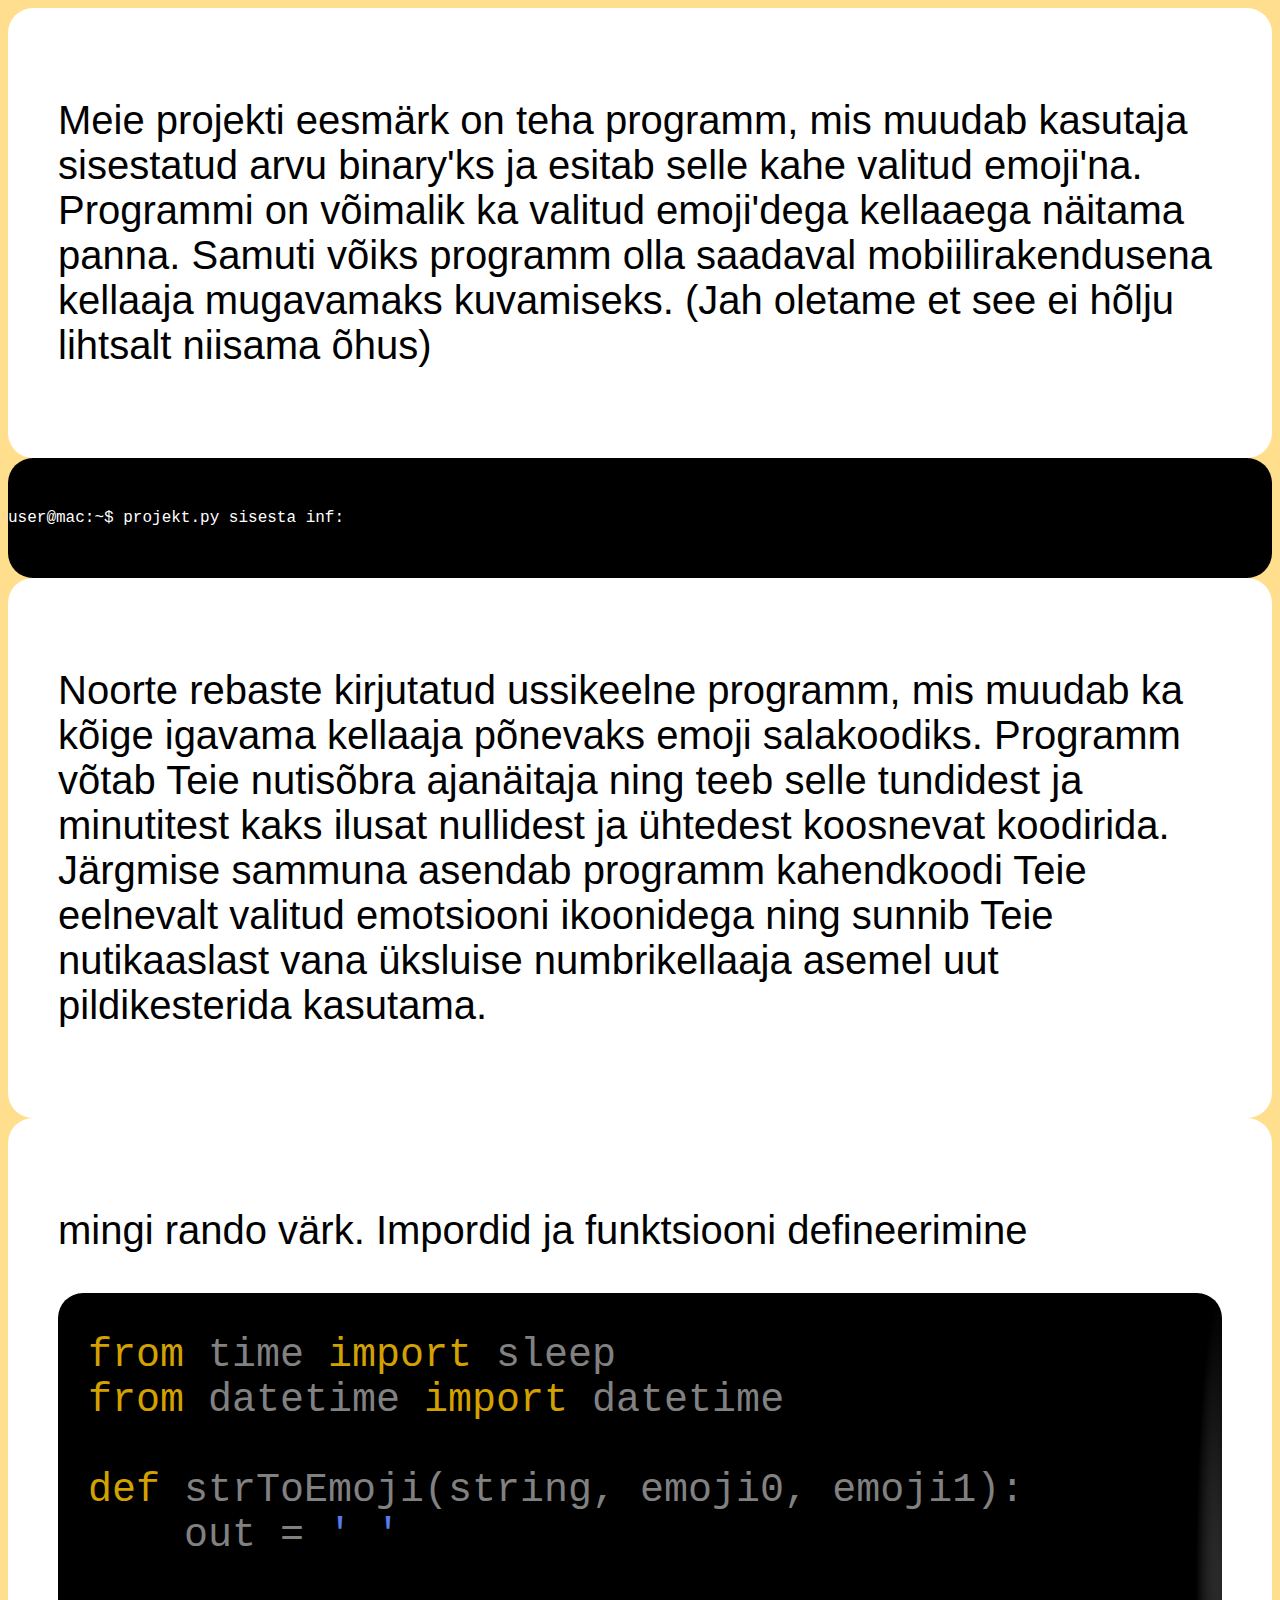
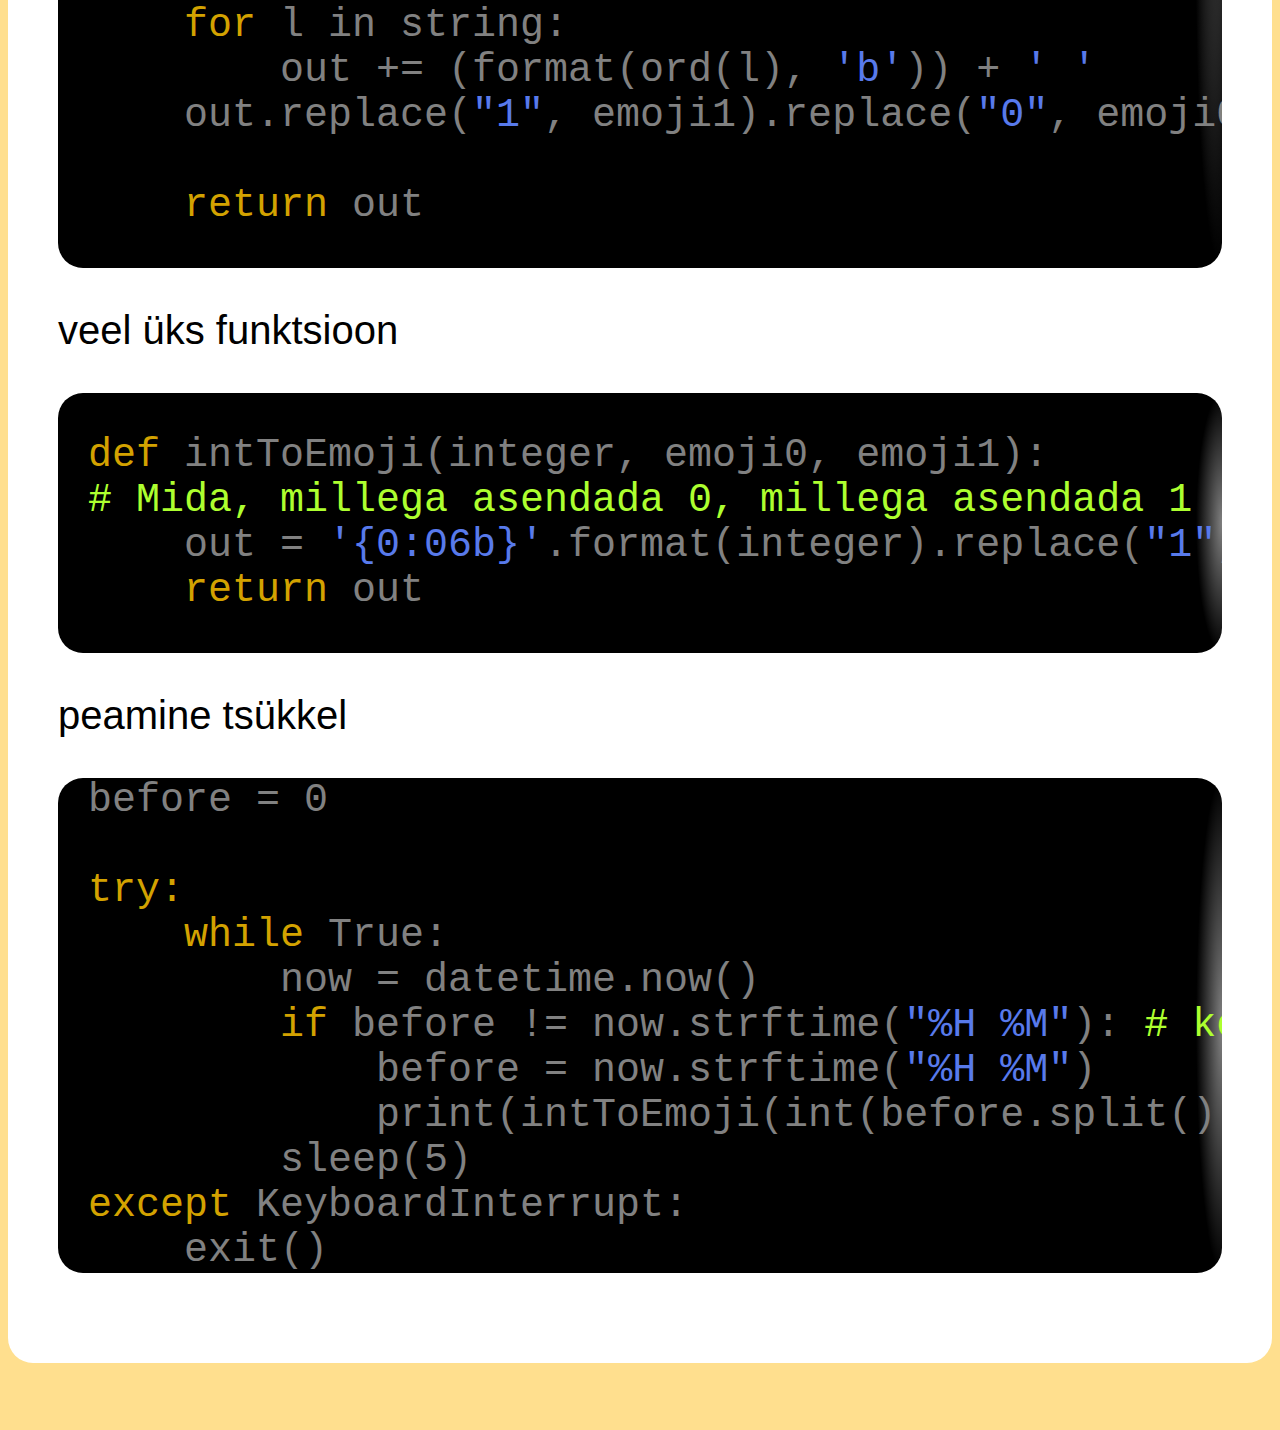
==== index.html @ 8ac44fdc "indikaatorvarjud scollitavale sisule" ====
<!DOCTYPE html>
<head>
<link rel="stylesheet" href="style.css"></link>
</head>
<body>
    
    
    <div id="tutvustus">
    
        <div class="valge">
            <p> Meie projekti eesmärk on teha programm, mis muudab kasutaja sisestatud arvu binary'ks ja esitab selle kahe valitud emoji'na. Programmi on võimalik ka valitud emoji'dega kellaaega näitama panna. Samuti võiks programm olla saadaval mobiilirakendusena kellaaja mugavamaks kuvamiseks. (Jah oletame et see ei hõlju lihtsalt niisama õhus)</p>
        </div>
        <div class="must">
            <p>user@mac:~$ projekt.py
                sisesta inf: </p>
        </div>
        <div class="valge">
            <p>
                Noorte rebaste kirjutatud ussikeelne programm, mis muudab ka kõige igavama kellaaja põnevaks emoji salakoodiks. Programm võtab Teie nutisõbra ajanäitaja ning teeb selle tundidest ja minutitest kaks ilusat nullidest ja ühtedest koosnevat koodirida. Järgmise sammuna asendab programm kahendkoodi Teie eelnevalt valitud emotsiooni ikoonidega ning sunnib Teie nutikaaslast vana üksluise numbrikellaaja asemel uut pildikesterida kasutama.
            </p>
        </div>
    
    </div>


    <div id="kooditutvustus">
        <div class="valge">
    
            <div id="selgitus1">
                <p>mingi rando värk. Impordid ja funktsiooni defineerimine</p>
            </div>
    
            <div id="kood1" class="must code">
                <pre><code><span class="syntax-keyword">from</span> time <span class="syntax-keyword">import</span> sleep
<span class="syntax-keyword">from</span> datetime <span class="syntax-keyword">import</span> datetime

<span class="syntax-keyword">def</span> strToEmoji(string, emoji0, emoji1):
    out = <span class="syntax-string">' '</span>
    
    <span class="syntax-keyword">for</span> l in string:
        out += (format(ord(l), <span class="syntax-string">'b'</span>)) + <span class="syntax-string">' '</span>
    out.replace(<span class="syntax-string">"1"</span>, emoji1).replace(<span class="syntax-string">"0"</span>, emoji0)
    
    <span class="syntax-keyword">return</span> out</code></pre>
            </div>
    
            <div id="selgitus2">
                <p>veel üks funktsioon</p>
            </div>
    
            <div id="kood2" class="must code">
<pre><code><span class="syntax-keyword">def</span> intToEmoji(integer, emoji0, emoji1):
<span class="syntax-comment"># Mida, millega asendada 0, millega asendada 1</span>
    out = <span class="syntax-string">'{0:06b}'</span>.format(integer).replace(<span class="syntax-string">"1"</span>, emoji1).replace(<span class="syntax-string">"0"</span>, emoji0)
    <span class="syntax-keyword">return</span> out</code></pre>
            </div>
    
            <div id="selgitus3">
                <p>peamine tsükkel</p>
            </div>
    
            <pre id="kood3" class="must code"><code>before = 0

<span class="syntax-keyword">try:</span>
    <span class="syntax-keyword">while</span> True:
        now = datetime.now() 
        <span class="syntax-keyword">if</span> before != now.strftime(<span class="syntax-string">"%H %M"</span>): <span class="syntax-comment"># kontrollib kas eelmine prinditud aeg erineb praegusest</span>
            before = now.strftime(<span class="syntax-string">"%H %M"</span>)
            print(intToEmoji(int(before.split()[0]), <span class="syntax-string">"\N{spider}"</span>, <span class="syntax-string">"\N{ant}"</span>), intToEmoji(int(before.split()[1]), <span class="syntax-string">"\N{spider}"</span>, <span class="syntax-string">"\N{ant}"</span>))
        sleep(5)
<span class="syntax-keyword">except</span> KeyboardInterrupt:
    exit()</code></pre>
        </div>
    </div>

    <div id="demo">

    </div>

</body>
---- style.css ----
body{
    background-color: #ffdf8e;
    background-size: cover;
    background-image: url("https://media.sproutsocial.com/uploads/meme-example.jpg");
}
.valge{
    background-color: white;
    z-index: 1;
    padding: 50px;
    border-radius: 25px;
    font-family: Roboto, Arial, Helvetica, sans-serif;
    font-size: 40px;
}
.must{
    background-color: black;
    color: white;
    z-index: 1;
    padding: 35px 0;
    border-radius: 25px;
    font-family: consolas, 'Courier New', Courier, monospace;
}
.shadow{
    box-shadow: 125px 100px rgba(0, 0, 0, 0.5); /* #978452; */
}

.code {
    overflow: auto;
    background:
    linear-gradient(to right, #000 33%, rgba(0,0,0, 0)), linear-gradient(to right, rgba(0,0,0, 0), #000 66%) 100%, radial-gradient(farthest-side at 0% 50%, rgba(255, 255, 255, 0.5), rgba(255, 255, 255, 0)), radial-gradient(farthest-side at 100% 50%, rgba(255, 255, 255, 0.5), rgba(255, 255, 255, 0)) 100%;
    background-repeat: no-repeat;
    background-attachment: local, local, scroll, scroll;
    background-size: 78px 100%, 78px 100%, 26px 100%, 26px 100%;
    background-color: black;
    scrollbar-color: rgb(126, 126, 126) transparent;
    padding: 0 30px;
}


code {
    color: rgb(129, 129, 129);
}

.syntax-comment {
    color: greenyellow;
}

.syntax-string {
    color: rgb(88, 122, 235);
}

.syntax-keyword {
    color: rgb(211, 162, 0);
}
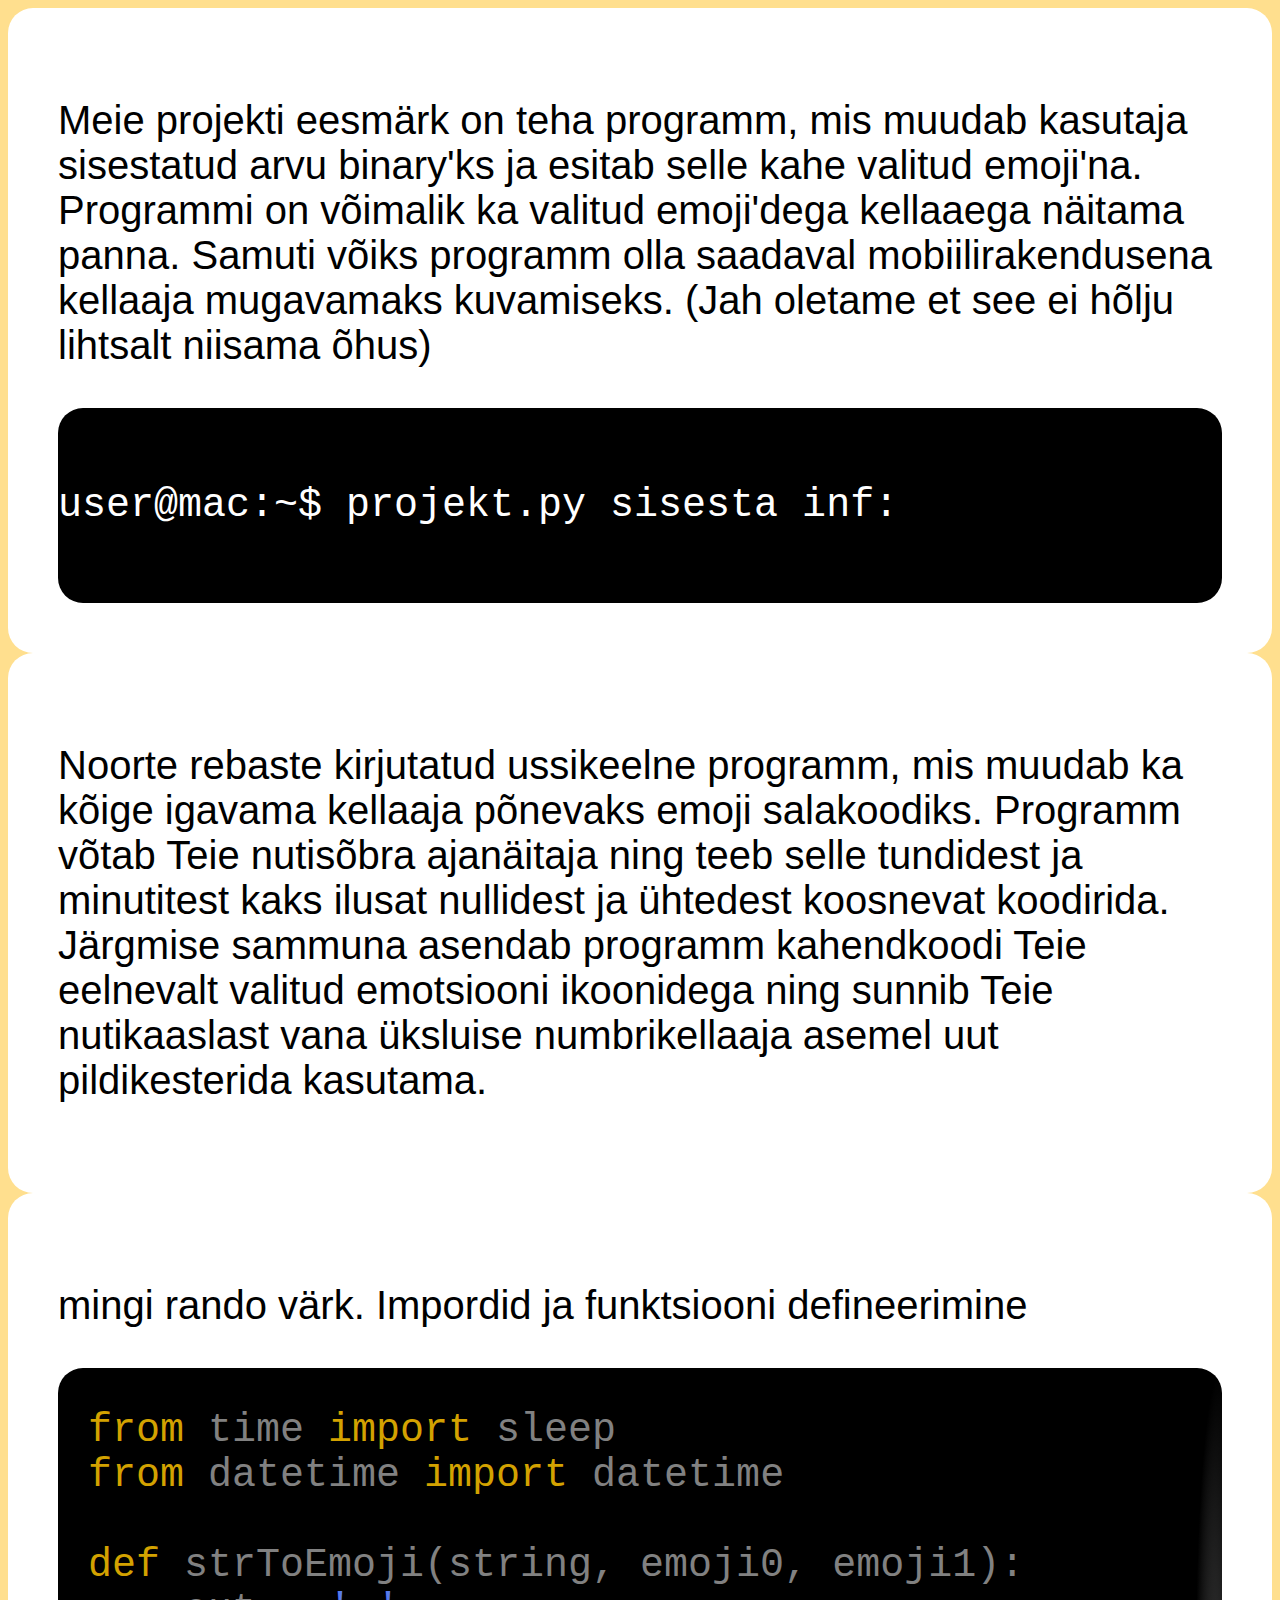
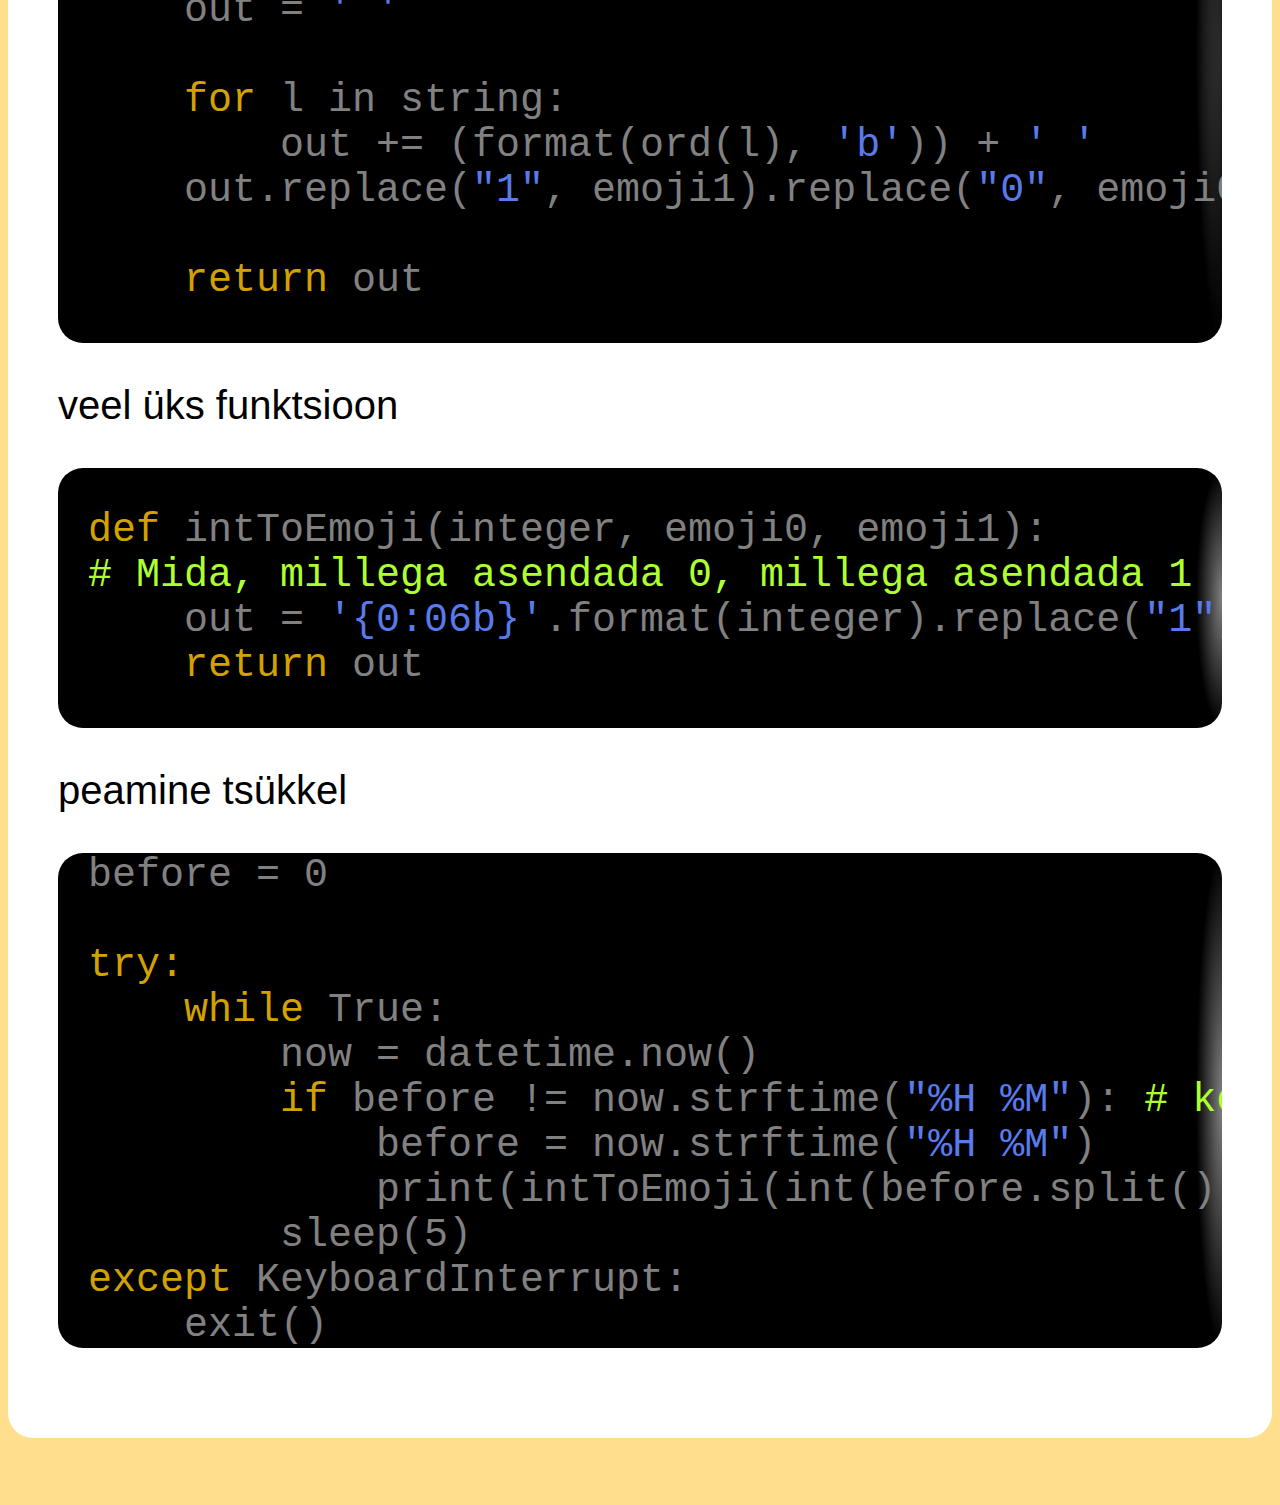
==== commit 65488d79: "merge johan mainiga" ====
--- a/index.html
+++ b/index.html
@@ -7,14 +7,14 @@
     
     <div id="tutvustus">
     
-        <div class="valge">
+        <div class="valge vasakul">
             <p> Meie projekti eesmärk on teha programm, mis muudab kasutaja sisestatud arvu binary'ks ja esitab selle kahe valitud emoji'na. Programmi on võimalik ka valitud emoji'dega kellaaega näitama panna. Samuti võiks programm olla saadaval mobiilirakendusena kellaaja mugavamaks kuvamiseks. (Jah oletame et see ei hõlju lihtsalt niisama õhus)</p>
+            <div class="must">
+                <p>user@mac:~$ projekt.py
+                    sisesta inf: </p>
+            </div>
         </div>
-        <div class="must">
-            <p>user@mac:~$ projekt.py
-                sisesta inf: </p>
-        </div>
-        <div class="valge">
+        <div class="valge paremal">
             <p>
                 Noorte rebaste kirjutatud ussikeelne programm, mis muudab ka kõige igavama kellaaja põnevaks emoji salakoodiks. Programm võtab Teie nutisõbra ajanäitaja ning teeb selle tundidest ja minutitest kaks ilusat nullidest ja ühtedest koosnevat koodirida. Järgmise sammuna asendab programm kahendkoodi Teie eelnevalt valitud emotsiooni ikoonidega ning sunnib Teie nutikaaslast vana üksluise numbrikellaaja asemel uut pildikesterida kasutama.
             </p>
@@ -24,7 +24,7 @@
 
 
     <div id="kooditutvustus">
-        <div class="valge">
+        <div class="valge suur">
     
             <div id="selgitus1">
                 <p>mingi rando värk. Impordid ja funktsiooni defineerimine</p>
--- a/style.css
+++ b/style.css
@@ -1,11 +1,9 @@
 body{
     background-color: #ffdf8e;
     background-size: cover;
-    background-image: url("https://media.sproutsocial.com/uploads/meme-example.jpg");
 }
 .valge{
     background-color: white;
-    z-index: 1;
     padding: 50px;
     border-radius: 25px;
     font-family: Roboto, Arial, Helvetica, sans-serif;
@@ -50,4 +48,25 @@
 
 .syntax-keyword {
     color: rgb(211, 162, 0);
+.vasakul{
+    width: 800px;   
+    left: 15%;
+    margin-left: 150px;
+    margin-bottom: 150px;
+    float: left;
+}
+.paremal{
+    width: 800px;   
+    right: 15%;
+    margin-right: 150px;
+    margin-bottom: 150px;
+    float: right;
+}
+.suur{
+    width: 1000px;
+    left: 5%;
+    margin-left: 150px;
+}
+#tutvustus{
+    overflow: hidden;
 }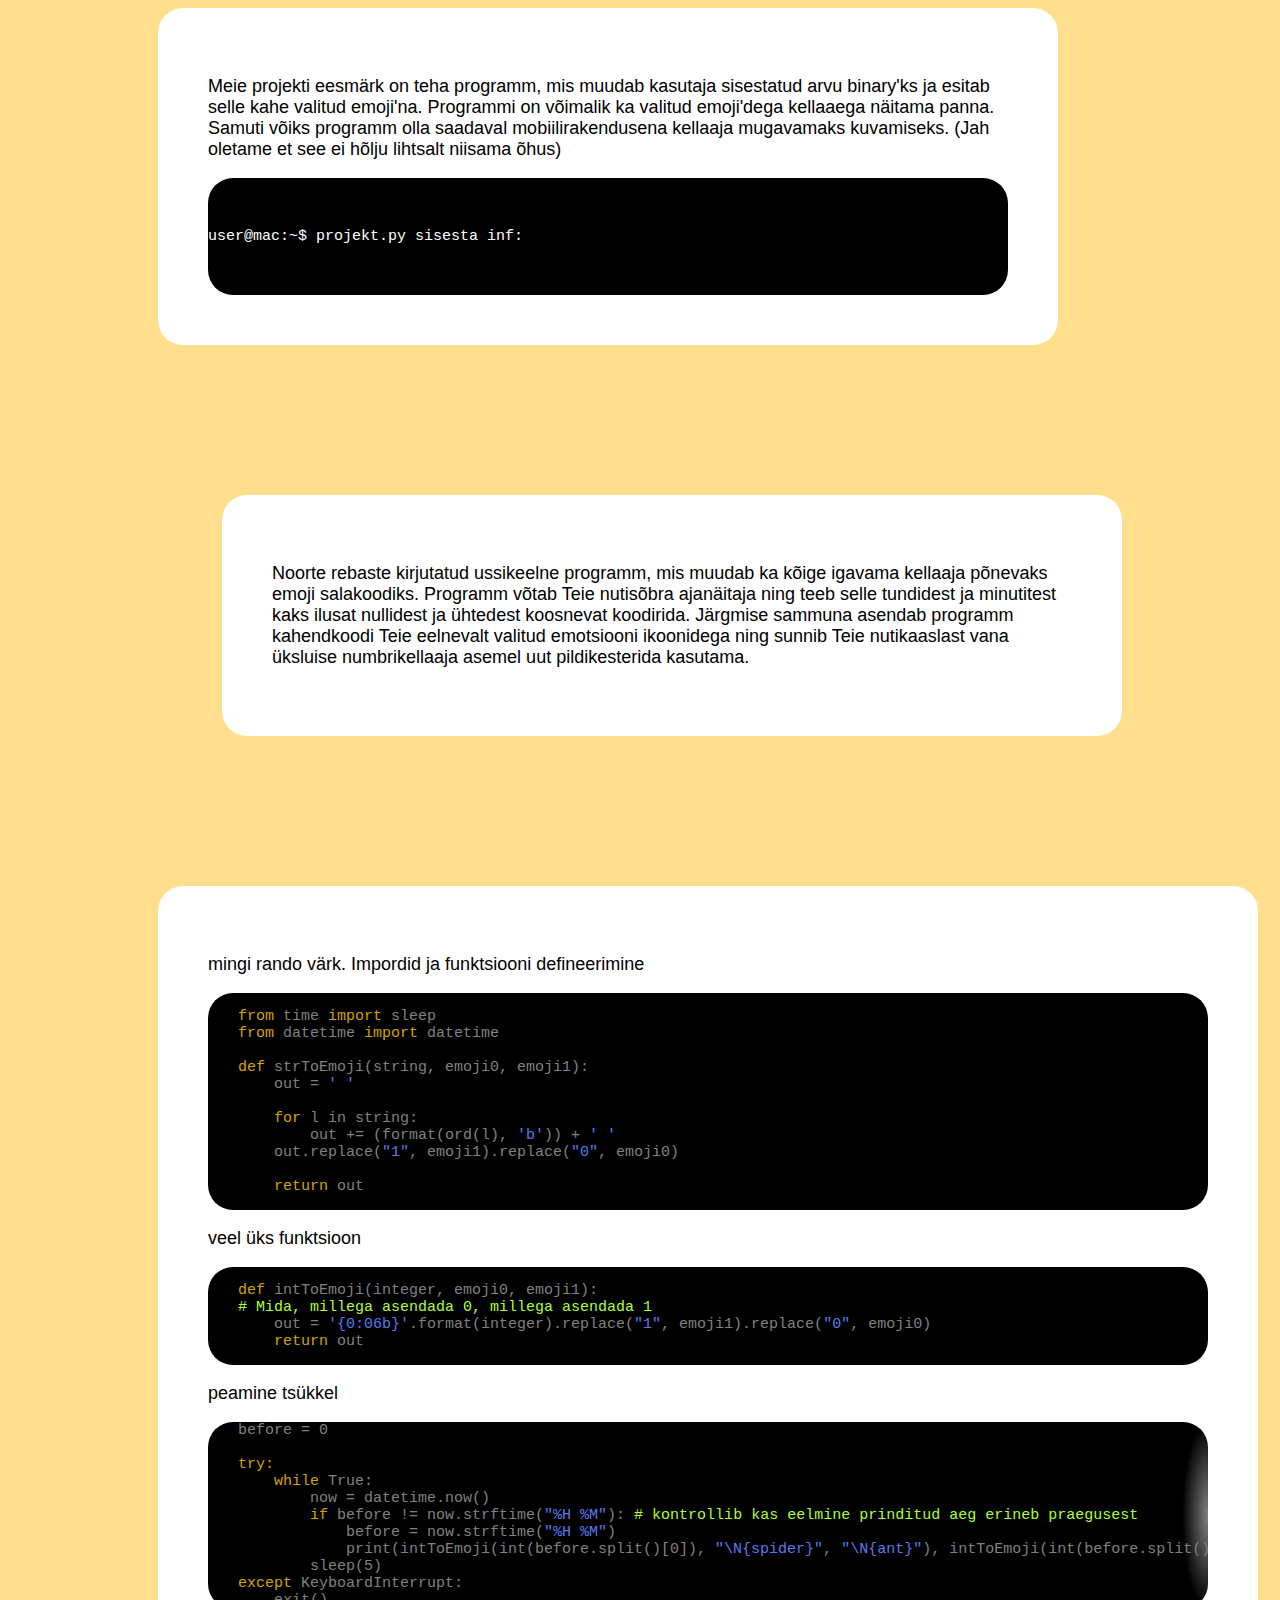
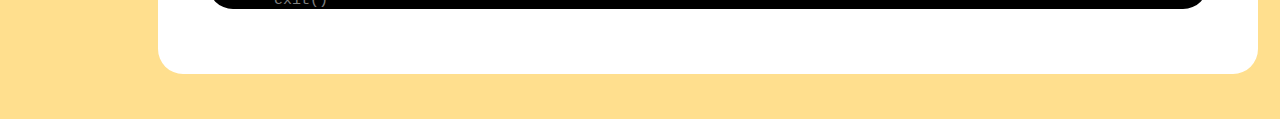
==== commit bb045404: "programmi demo kood" ====
--- a/index.html
+++ b/index.html
@@ -3,6 +3,7 @@
 <link rel="stylesheet" href="style.css"></link>
 </head>
 <body>
+    <script src="demo.js"></script>
     
     
     <div id="tutvustus">
@@ -73,8 +74,4 @@
         </div>
     </div>
 
-    <div id="demo">
-
-    </div>
-
 </body>
--- a/style.css
+++ b/style.css
@@ -2,13 +2,15 @@
     background-color: #ffdf8e;
     background-size: cover;
 }
+
 .valge{
     background-color: white;
     padding: 50px;
     border-radius: 25px;
     font-family: Roboto, Arial, Helvetica, sans-serif;
-    font-size: 40px;
+    font-size: 18px;
 }
+
 .must{
     background-color: black;
     color: white;
@@ -16,7 +18,9 @@
     padding: 35px 0;
     border-radius: 25px;
     font-family: consolas, 'Courier New', Courier, monospace;
+    font-size: 15px;
 }
+
 .shadow{
     box-shadow: 125px 100px rgba(0, 0, 0, 0.5); /* #978452; */
 }
@@ -48,25 +52,27 @@
 
 .syntax-keyword {
     color: rgb(211, 162, 0);
+}
+
 .vasakul{
     width: 800px;   
-    left: 15%;
     margin-left: 150px;
     margin-bottom: 150px;
     float: left;
 }
+
 .paremal{
     width: 800px;   
-    right: 15%;
     margin-right: 150px;
     margin-bottom: 150px;
     float: right;
 }
+
 .suur{
     width: 1000px;
-    left: 5%;
     margin-left: 150px;
 }
+
 #tutvustus{
     overflow: hidden;
-}+}
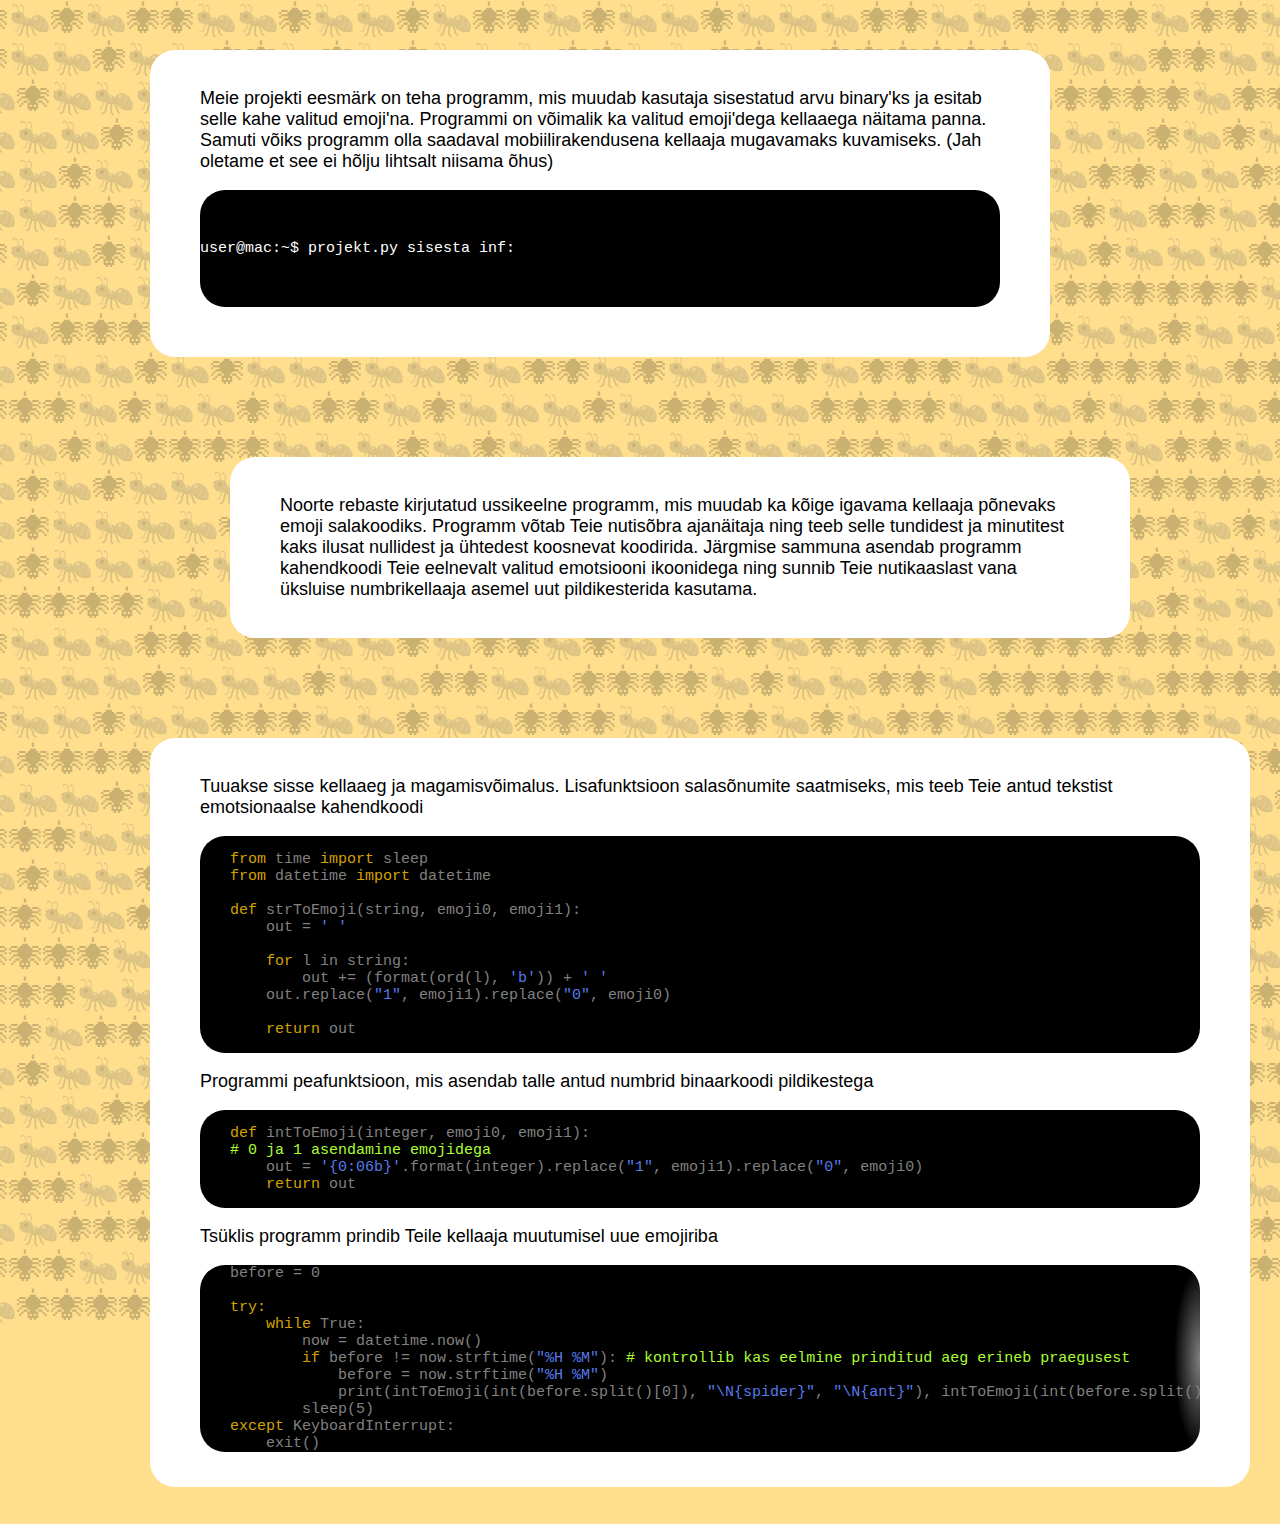
==== commit e76a7d9c: "Teksti muutused ja tasuta paika panek" ====
--- a/index.html
+++ b/index.html
@@ -3,8 +3,9 @@
 <link rel="stylesheet" href="style.css"></link>
 </head>
 <body>
-    <script src="demo.js"></script>
-    
+    <div id="taust">
+        🕷🐜️🕷🐜️🕷🕷🐜️🐜️🕷🐜️🐜️🕷🐜️🕷🕷🐜️🕷🐜️🐜️🕷🐜️🐜️🐜️🕷🕷🐜️🐜️🕷🕷🕷🕷🐜️🕷🕷🐜️🕷🐜️🐜️🕷🕷🕷🕷🐜️🕷🕷🕷🕷🕷🕷🐜️🐜️🕷🐜️🕷🐜️🐜️🕷🐜️🐜️🕷🕷🐜️🕷🐜️🕷🐜️🐜️🐜️🕷🕷🐜️🐜️🕷🕷🐜️🕷🕷🕷🕷🕷🕷🐜️🐜️🐜️🕷🕷🐜️🐜️🕷🐜️🐜️🕷🕷🕷🕷🐜️🕷🕷🐜️🕷🕷🕷🕷🕷🕷🐜️🐜️🕷🐜️🐜️🐜️🐜️🕷🐜️🐜️🕷🐜️🐜️🕷🕷🕷🐜️🐜️🕷🕷🐜️🕷🐜️🕷🐜️🐜️🕷🕷🐜️🕷🕷🕷🕷🐜️🕷🕷🕷🕷🕷🕷🐜️🐜️🐜️🕷🐜️🐜️🕷🐜️🐜️🕷🕷🕷🕷🐜️🐜️🐜️🕷🐜️🐜️🕷🐜️🕷🐜️🕷🐜️🐜️🐜️🕷🐜️🕷🕷🕷🐜️🐜️🕷🐜️🐜️🐜️🕷🕷🐜️🐜️🐜️🕷🐜️🕷🐜️🕷🐜️🐜️🕷🕷🐜️🕷🕷🕷🕷🐜️🕷🕷🕷🕷🕷🕷🐜️🐜️🐜️🕷🐜️🐜️🕷🕷🐜️🐜️🕷🕷🕷🕷🐜️🕷🐜️🐜️🕷🕷🐜️🕷🐜️🕷🐜️🐜️🐜️🕷🐜️🐜️🕷🕷🐜️🐜️🕷🕷🕷🕷🐜️🕷🐜️🐜️🕷🐜️🕷🐜️🐜️🕷🐜️🐜️🐜️🕷🕷🐜️🐜️🕷🕷🐜️🕷🕷🕷🕷🕷🕷🐜️🐜️🕷🐜️🐜️🕷🐜️🕷🐜️🐜️🕷🕷🐜️🕷🐜️🕷🐜️🐜️🕷🐜️🕷🕷🐜️🕷🐜️🐜️🕷🕷🐜️🕷🐜️🕷🕷🐜️🕷🕷🕷🕷🕷🕷🐜️🐜️🕷🐜️🐜️🕷🐜️🐜️🐜️🕷🕷🕷🕷🐜️🐜️🐜️🕷🐜️🐜️🕷🐜️🕷🐜️🕷🐜️🐜️🕷🐜️🕷🕷🐜️🕷🐜️🐜️🐜️🕷🕷🐜️🐜️🕷🐜️🐜️🐜️🕷🐜️🕷🕷🕷🐜️🐜️🕷🕷🕷🕷🐜️🕷🐜️🐜️🐜️🕷🐜️🕷🕷🕷🐜️🐜️🐜️🕷🐜️🕷🐜️🕷🐜️🐜️🐜️🕷🕷🐜️🐜️🕷🕷🐜️🕷🕷🕷🕷🕷🕷🐜️🐜️🕷🐜️🐜️🕷🕷🕷🐜️🐜️🕷🕷🕷🕷🐜️🕷🐜️🐜️🕷🐜️🕷🕷🕷🕷🐜️🐜️🐜️🕷🐜️🕷🕷🕷🐜️🐜️🕷🐜️🕷🕷🐜️🕷🕷🐜️🕷🕷🕷🕷🕷🕷🐜️🐜️🕷🐜️🐜️🕷🐜️🕷🐜️🐜️🐜️🕷🐜️🕷🐜️🕷🐜️🐜️🐜️🕷🐜️🕷🐜️🕷🐜️🐜️🕷🐜️🕷🐜️🐜️🕷🐜️🐜️🕷🐜️🕷🕷🐜️🕷🐜️🐜️🕷🕷🐜️🕷🕷🕷🐜️🐜️🕷🕷🕷🕷🐜️🕷🕷🐜️🕷🐜️🐜️🐜️🕷🕷🕷🐜️🕷🕷🕷🕷🕷🕷🐜️🕷🕷🕷🕷🕷🐜️🕷🐜️🐜️🕷🐜️🕷🕷🐜️🕷🐜️🐜️🐜️🕷🐜️🕷🕷🐜️🐜️🕷🕷🕷🕷🐜️🐜️🐜️🕷🐜️🕷🕷🐜️🕷🕷🕷🐜️🐜️🕷🐜️🕷🕷🕷🕷🕷🐜️🕷🕷🕷🕷🕷🕷🐜️🐜️🕷🐜️🕷🕷🕷🕷🐜️🐜️🐜️🕷🐜️🕷🐜️🕷🐜️🐜️🐜️🕷🐜️🐜️🕷🕷🐜️🐜️🕷🐜️🕷🕷🐜️🕷🕷🐜️🕷🕷🕷🕷🕷🕷🐜️🐜️🕷🕷🐜️🕷🐜️🕷🐜️🐜️🕷🕷🐜️🕷🐜️🕷🐜️🐜️🐜️🕷🕷🐜️🐜️🕷🐜️🐜️🐜️🕷🐜️🕷🕷🕷🕷🐜️🕷🕷🕷🕷🐜️🕷🕷🐜️🕷🕷🕷🕷🕷🕷🐜️🕷🕷🐜️🐜️🕷🕷🕷🐜️🐜️🕷🐜️🐜️🐜️🐜️🕷🐜️🐜️🕷🐜️🐜️🐜️🐜️🕷🐜️🐜️🕷🕷🐜️🕷🕷🕷🐜️🐜️🕷🕷🕷🕷🐜️🕷🐜️🐜️🕷🐜️🐜️🐜️🕷🕷🕷🐜️🕷🐜️🐜️🕷🕷🕷🕷🐜️🕷🕷🕷🕷🕷🕷🐜️🐜️🕷🕷🐜️🕷🐜️🕷🐜️🐜️🐜️🕷🐜️🕷🕷🕷🕷🐜️🕷🕷🕷🕷🕷🕷🐜️🐜️🕷🐜️🐜️🐜️🕷🕷🐜️🐜️🕷🕷🐜️🕷🐜️🕷🐜️🐜️🕷🕷🐜️🕷🐜️🕷🐜️🐜️🕷🕷🐜️🕷🕷🕷🕷🐜️🕷🕷🕷🕷🕷🕷🐜️🐜️🐜️🕷🕷🐜️🐜️🕷🐜️🐜️🐜️🕷🕷🕷🕷🕷🐜️🐜️🕷🐜️🐜️🐜️🐜️🕷🐜️🐜️🕷🐜️🐜️🐜️🐜️🕷🐜️🐜️🕷🕷🐜️🕷🕷🕷🐜️🐜️🕷🕷🐜️🕷🐜️🕷🐜️🐜️🐜️🕷🕷🐜️🕷🕷🐜️🐜️🕷🐜️🕷🕷🐜️🕷🐜️🐜️🕷🕷🐜️🕷🕷🕷🕷🐜️🕷🕷🕷🕷🕷🕷🐜️🐜️🐜️🕷🐜️🕷🕷🕷🐜️🐜️🕷🐜️🐜️🐜️🐜️🕷🐜️🐜️🕷🐜️🐜️🐜️🐜️🕷🐜️🐜️🐜️🕷🐜️🐜️🕷🕷🐜️🐜️🕷🕷🕷🕷🐜️🕷🐜️🐜️🕷🕷🐜️🕷🕷🕷🕷🐜️🕷🕷🕷🕷🕷🕷🐜️🐜️🐜️🕷🕷🐜️🐜️🕷🐜️🐜️🐜️🕷🐜️🕷🐜️🕷🐜️🐜️🕷🐜️🐜️🕷🕷🕷🐜️🐜️🕷🐜️🐜️🕷🕷🕷🐜️🐜️🕷🕷🐜️🕷🐜️🕷🕷🐜️🕷🕷🕷🕷🕷🕷🐜️🐜️🐜️🕷🕷🐜️🕷🕷🐜️🐜️🕷🐜️🐜️🐜️🐜️🕷🐜️🐜️🕷🐜️🕷🕷🕷🕷🐜️🐜️🕷🐜️🕷🐜️🐜️🕷🐜️🐜️🕷🕷🐜️🕷🐜️🕷🐜️🐜️🕷🐜️🐜️🕷🐜️🕷🕷🐜️🕷🕷🕷🕷🕷🕷🐜️🐜️🕷🕷🐜️🕷🐜️🕷🐜️🐜️🕷🕷🐜️🕷🕷🕷🐜️🐜️🐜️🕷🐜️🕷🐜️🕷🕷🐜️🕷🕷🕷🕷🕷🕷🐜️🐜️🕷🐜️🕷🐜️🐜️🕷🐜️🐜️🐜️🕷🐜️🕷🐜️🕷🐜️🐜️🕷🐜️🕷🕷🐜️🕷🕷🐜️🕷🕷🕷🕷🕷🕷🐜️🕷🕷🐜️🐜️🕷🕷🕷🐜️🐜️🕷🐜️🐜️🐜️🐜️🕷🐜️🐜️🕷🐜️🐜️🐜️🐜️🕷🐜️🐜️🕷🐜️🕷🐜️🕷🕷🐜️🐜️🕷🕷🕷🕷🐜️🕷🐜️🐜️🕷🐜️🐜️🕷🕷🕷🐜️🐜️🕷🕷🐜️🕷🐜️🕷🕷🐜️🕷🐜️🐜️🕷🕷🕷🕷🐜️🕷🕷🕷🕷🕷🕷🐜️🐜️🕷🐜️🐜️🕷🐜️🕷🐜️🐜️🕷🕷🐜️🕷🐜️🕷🐜️🐜️🕷🐜️🕷🕷🐜️🕷🐜️🐜️🕷🕷🐜️🕷🐜️🕷🕷🐜️🕷🕷🕷🕷🕷🕷🐜️🐜️🕷🐜️🕷🐜️🐜️🐜️🐜️🕷🕷🕷🕷🐜️🐜️🐜️🕷🐜️🐜️🕷🐜️🕷🐜️🕷🐜️🐜️🕷🐜️🕷🕷🐜️🕷🐜️🐜️🕷🐜️🕷🐜️🐜️🕷🐜️🐜️🐜️🕷🐜️🐜️🕷🐜️🐜️🕷🕷🕷🕷🐜️🐜️🐜️🕷🐜️🐜️🕷🐜️🕷🐜️🕷🐜️🐜️🕷🐜️🕷🕷🐜️🕷🐜️🐜️🕷🐜️🐜️🕷🐜️🕷🐜️🐜️🐜️🕷🕷🐜️🐜️🕷🐜️🐜️🕷🕷🕷🕷🐜️🕷🐜️🐜️🕷🐜️🐜️🕷🕷🕷🐜️🐜️🕷🕷🐜️🕷🐜️🕷🕷🐜️🕷🕷🕷🕷🕷🕷🐜️🐜️🐜️🕷🐜️🐜️🐜️🕷🐜️🐜️🕷🕷🐜️🕷🐜️🕷🐜️🐜️🕷🕷🕷🐜️🕷🕷🕷🐜️🕷🕷🕷🕷🕷🕷🐜️🐜️🕷🕷🐜️🕷🕷🕷🐜️🐜️🕷🕷🐜️🕷🐜️🕷🐜️🐜️🐜️🕷🕷🐜️🐜️🕷🐜️🐜️🕷🐜️🕷🕷🐜️🕷🐜️🐜️🕷🕷🐜️🐜️🐜️🕷🐜️🐜️🕷🐜️🐜️🐜️🕷🕷🐜️🐜️🕷🕷🐜️🕷🐜️🕷🐜️🐜️🐜️🕷🕷🐜️🕷🕷🐜️🐜️🕷🐜️🕷🕷🐜️🕷🐜️🐜️🕷🐜️🐜️🕷🕷🕷🐜️🐜️🕷🕷🐜️🕷🐜️🕷🕷🐜️🕷🐜️🐜️🐜️🕷🕷🕷🐜️🕷🕷🕷🕷🕷🕷🐜️🕷🕷🐜️🐜️🐜️🕷🕷🐜️🐜️🕷🕷🕷🕷🐜️🕷🐜️🐜️🐜️🕷🐜️🕷🐜️🕷🐜️🐜️🕷🕷🐜️🕷🕷🕷🐜️🐜️🕷🐜️🕷🕷🐜️🕷🕷🐜️🕷🕷🕷🕷🕷🕷🐜️🐜️🐜️🕷🐜️🐜️🕷🐜️🐜️🕷🕷🕷🕷🐜️🐜️🐜️🕷🐜️🐜️🕷🐜️🕷🐜️🕷🐜️🐜️🐜️🕷🕷🐜️🕷🕷🐜️🐜️🕷🕷🐜️🐜️🐜️🕷🐜️🐜️🐜️🕷🐜️🕷🐜️🕷🐜️🐜️🐜️🕷🐜️🕷🕷🕷🐜️🐜️🕷🕷🕷🕷🐜️🕷🐜️🐜️🕷🐜️🐜️🕷🐜️🕷🐜️🐜️🕷🐜️🕷🕷🐜️🕷🐜️🐜️🐜️🕷🕷🐜️🐜️🕷🐜️🐜️🐜️🕷🐜️🕷🕷🕷🕷🐜️🕷🕷🕷🕷🕷🕷🐜️🐜️🕷🐜️🕷🐜️🕷🕷🐜️🐜️🕷🕷🕷🕷🐜️🕷🕷🐜️🕷🕷🕷🕷🕷🕷🐜️🐜️🕷🐜️🕷🕷🕷🕷🐜️🐜️🕷🐜️🐜️🐜️🐜️🕷🐜️🐜️🕷🐜️🕷🕷🐜️🕷🐜️🐜️🕷🕷🕷🕷🐜️🕷🕷🐜️🕷🕷🕷🕷🕷🕷🐜️🐜️🕷🐜️🕷🐜️🐜️🐜️🐜️🕷🕷🕷🕷🐜️🐜️🐜️🕷🐜️🐜️🕷🐜️🕷🐜️🕷🐜️🐜️🐜️🕷🐜️🐜️🕷🕷🐜️🐜️🕷🕷🕷🕷🐜️🕷🕷🐜️🕷🕷🕷🕷🐜️🕷🕷🐜️🕷🕷🕷🕷🕷🕷🕷🐜️🐜️🐜️🕷🐜️🐜️🕷🕷🐜️🕷🐜️🕷🕷🐜️
+    </div>
     
     <div id="tutvustus">
     
@@ -28,7 +29,7 @@
         <div class="valge suur">
     
             <div id="selgitus1">
-                <p>mingi rando värk. Impordid ja funktsiooni defineerimine</p>
+                <p>Tuuakse sisse kellaaeg ja magamisvõimalus. Lisafunktsioon salasõnumite saatmiseks, mis teeb Teie antud tekstist emotsionaalse kahendkoodi</p>
             </div>
     
             <div id="kood1" class="must code">
@@ -46,18 +47,18 @@
             </div>
     
             <div id="selgitus2">
-                <p>veel üks funktsioon</p>
+                <p>Programmi peafunktsioon, mis asendab talle antud numbrid binaarkoodi pildikestega</p>
             </div>
     
             <div id="kood2" class="must code">
 <pre><code><span class="syntax-keyword">def</span> intToEmoji(integer, emoji0, emoji1):
-<span class="syntax-comment"># Mida, millega asendada 0, millega asendada 1</span>
+<span class="syntax-comment"># 0 ja 1 asendamine emojidega</span>
     out = <span class="syntax-string">'{0:06b}'</span>.format(integer).replace(<span class="syntax-string">"1"</span>, emoji1).replace(<span class="syntax-string">"0"</span>, emoji0)
     <span class="syntax-keyword">return</span> out</code></pre>
             </div>
     
             <div id="selgitus3">
-                <p>peamine tsükkel</p>
+                <p>Tsüklis programm prindib Teile kellaaja muutumisel uue emojiriba</p>
             </div>
     
             <pre id="kood3" class="must code"><code>before = 0
@@ -74,4 +75,8 @@
         </div>
     </div>
 
+    <div id="demo">
+
+    </div>
+
 </body>
--- a/style.css
+++ b/style.css
@@ -1,10 +1,13 @@
 body{
     background-color: #ffdf8e;
     background-size: cover;
+    margin: 0px;
+    overflow-x: hidden;
 }
 
 .valge{
     background-color: white;
+    z-index: 2;
     padding: 50px;
     border-radius: 25px;
     font-family: Roboto, Arial, Helvetica, sans-serif;
@@ -14,7 +17,7 @@
 .must{
     background-color: black;
     color: white;
-    z-index: 1;
+    z-index: 2;
     padding: 35px 0;
     border-radius: 25px;
     font-family: consolas, 'Courier New', Courier, monospace;
@@ -55,20 +58,24 @@
 }
 
 .vasakul{
+    padding-top: 20px;
     width: 800px;   
     margin-left: 150px;
-    margin-bottom: 150px;
+    margin-top: 50px;
+    margin-bottom: 100px;
     float: left;
 }
 
 .paremal{
+    padding: 20px 50px;
     width: 800px;   
     margin-right: 150px;
-    margin-bottom: 150px;
+    margin-bottom: 100px;
     float: right;
 }
 
 .suur{
+    padding: 20px 50px;
     width: 1000px;
     margin-left: 150px;
 }
@@ -76,3 +83,14 @@
 #tutvustus{
     overflow: hidden;
 }
+
+#taust{
+    position: absolute;
+    opacity: 0.2;
+    font-size: 33.75px;
+    width: 2001px;
+    margin-top: -25px;
+    margin-left: -25px;
+    z-index: -1;
+    margin-block-start: 0em;
+}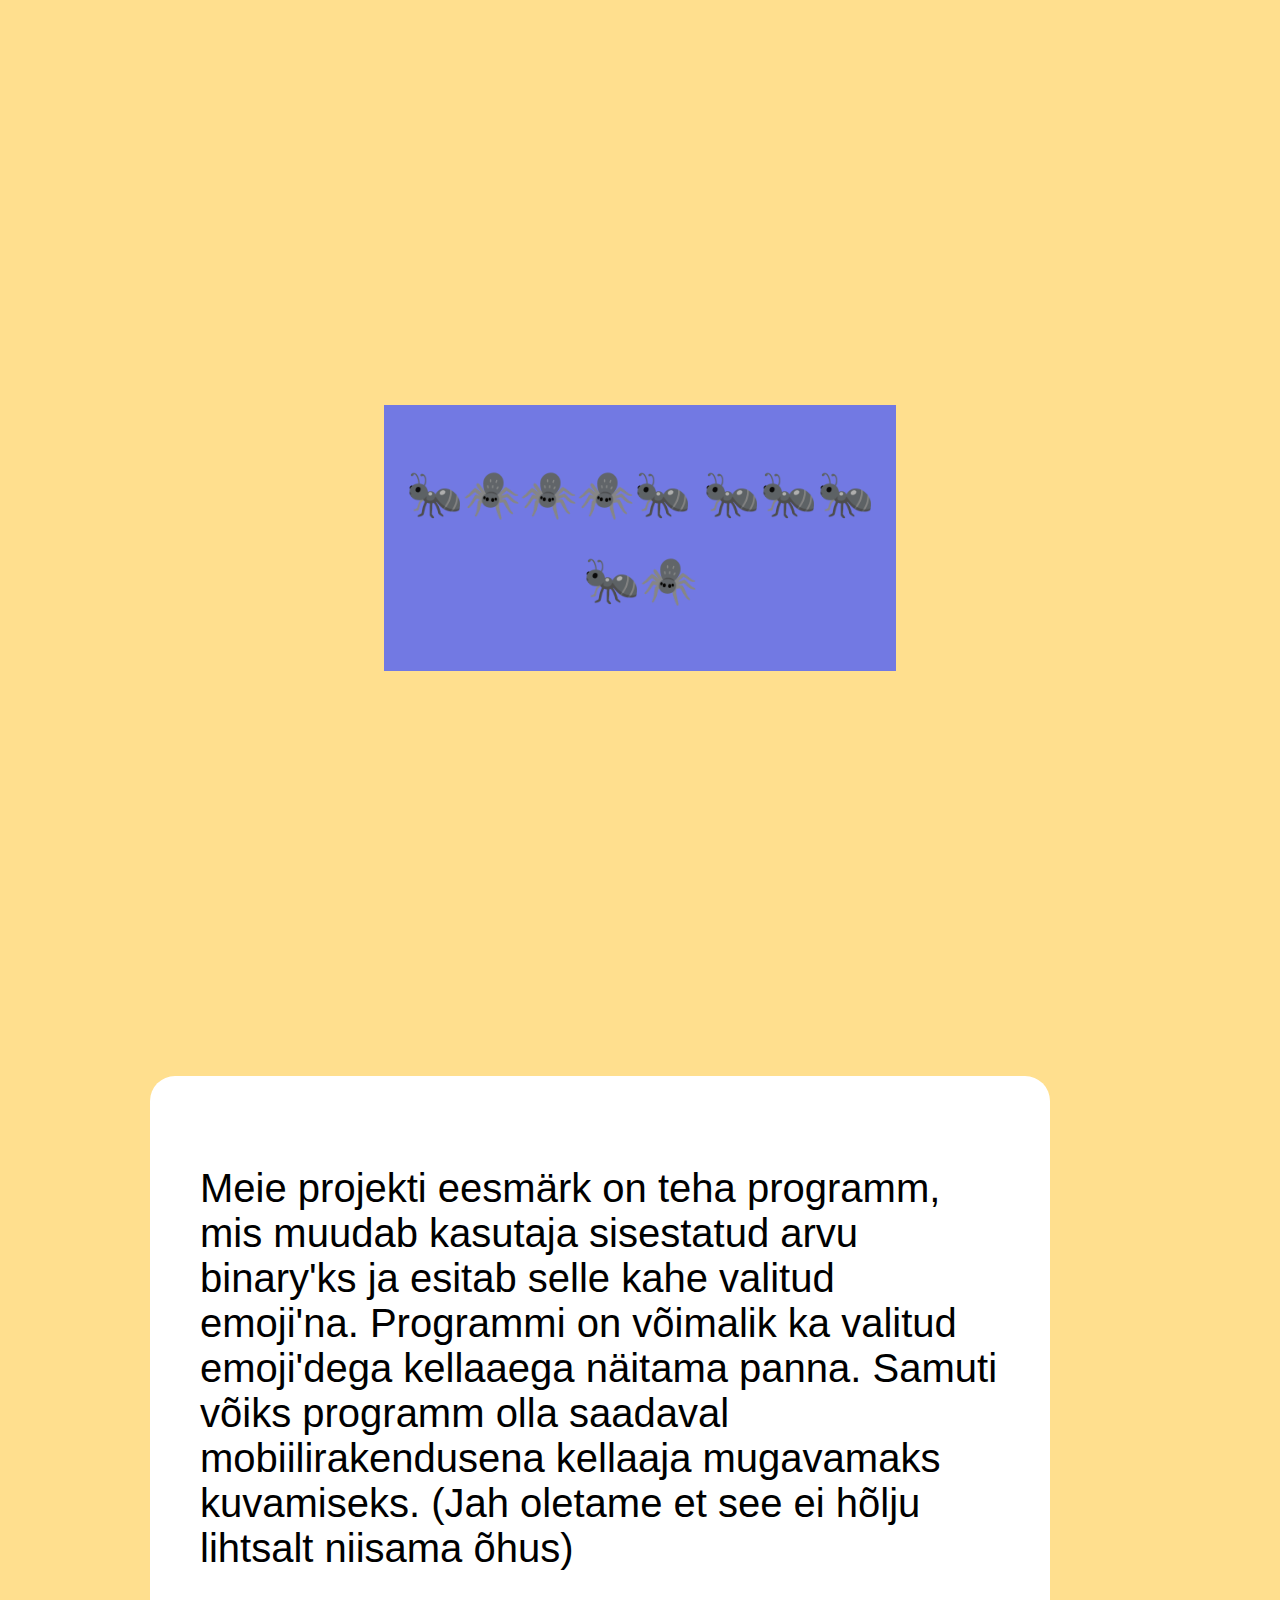
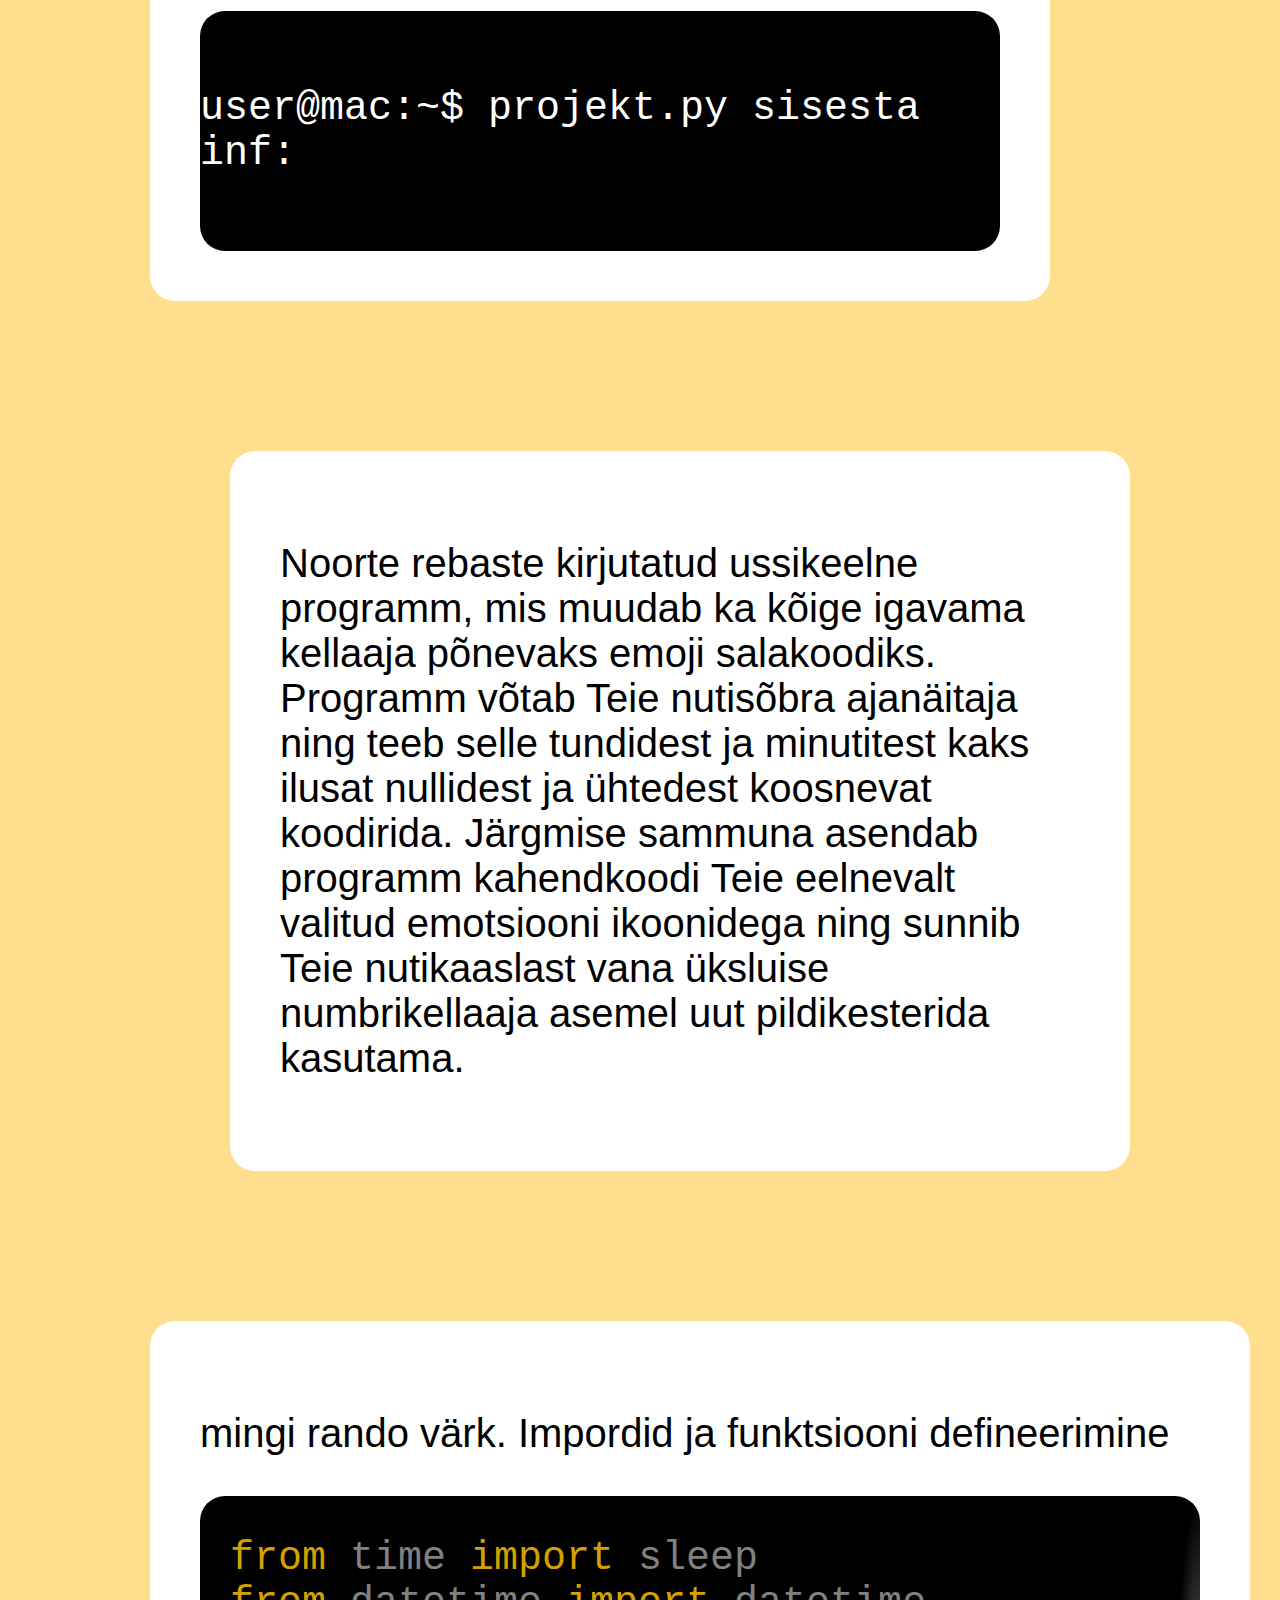
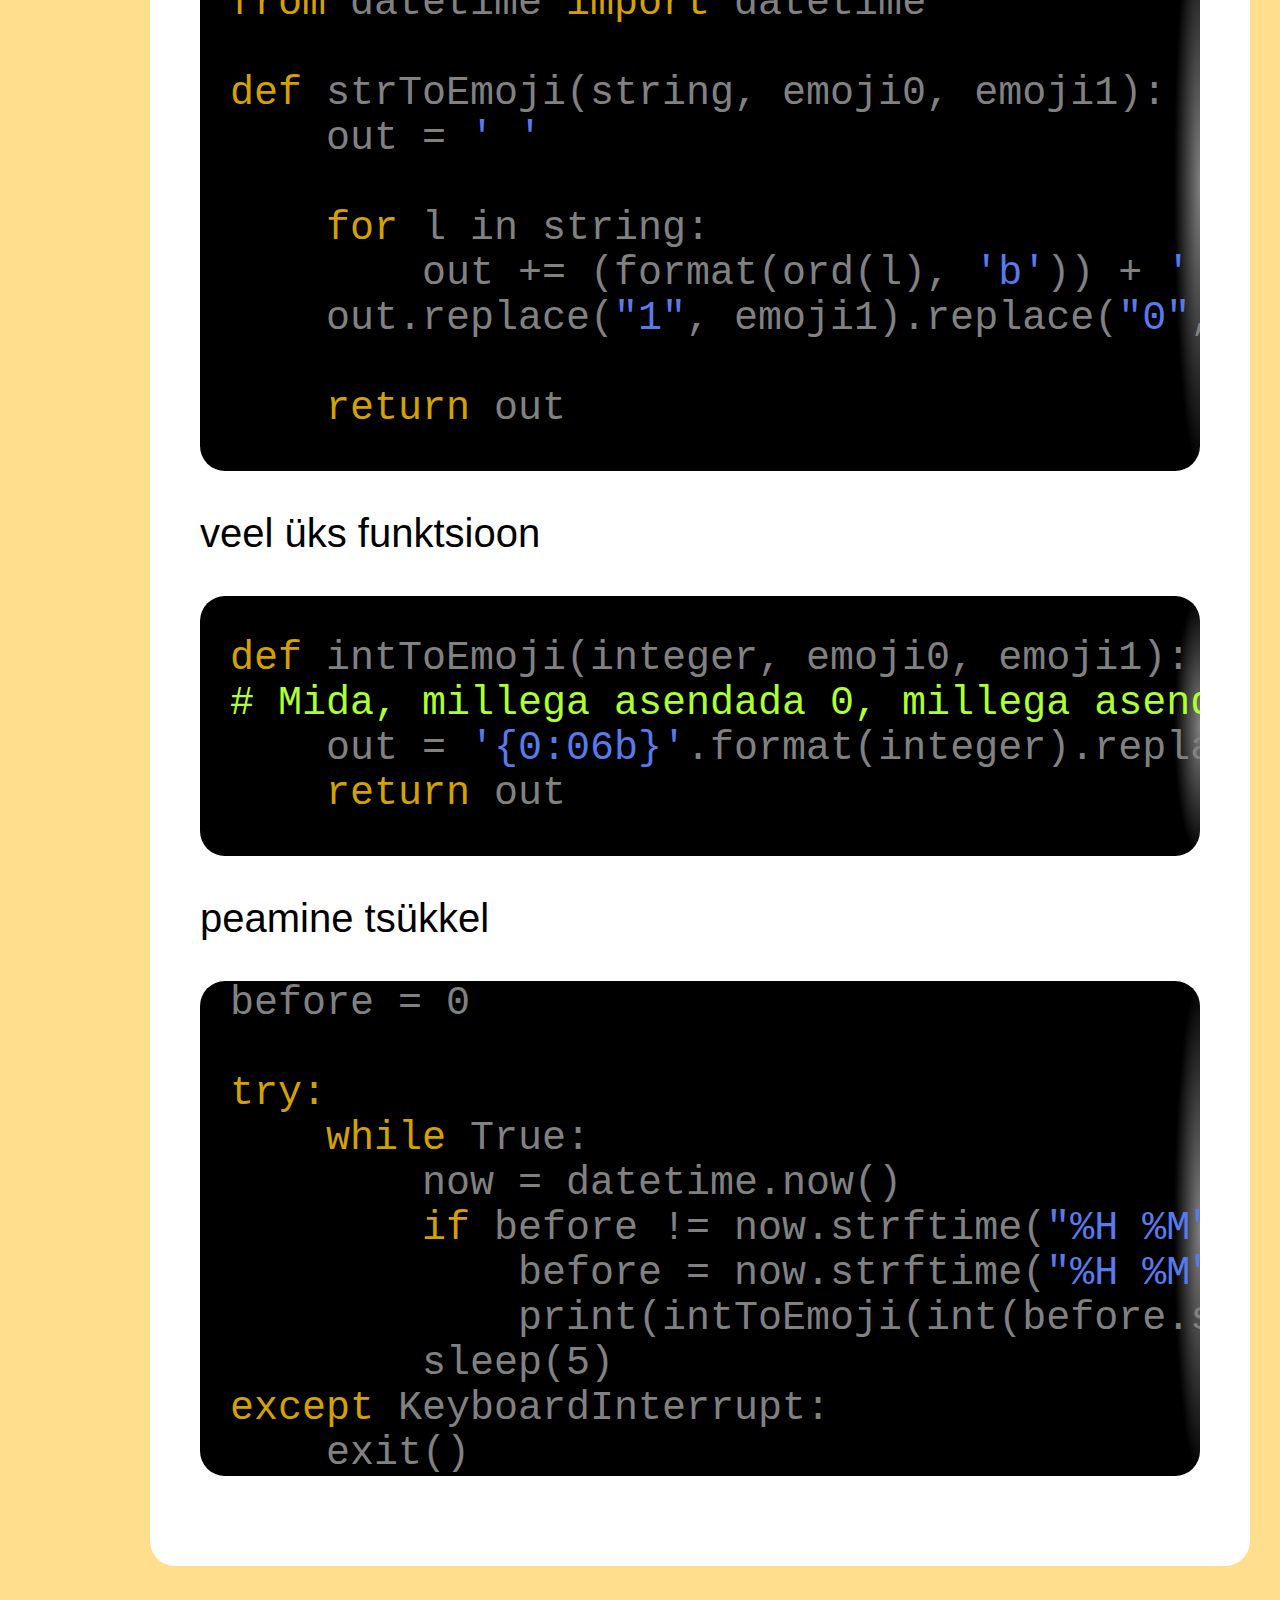
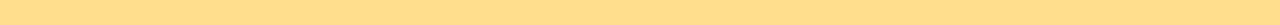
==== commit 70740843: "liikuv header" ====
--- a/index.html
+++ b/index.html
@@ -1,11 +1,14 @@
 <!DOCTYPE html>
 <head>
 <link rel="stylesheet" href="style.css"></link>
+
+<script src="demo.js"></script>
+<script src="stickyheader.js"></script>
+
 </head>
 <body>
-    <div id="taust">
-        🕷🐜️🕷🐜️🕷🕷🐜️🐜️🕷🐜️🐜️🕷🐜️🕷🕷🐜️🕷🐜️🐜️🕷🐜️🐜️🐜️🕷🕷🐜️🐜️🕷🕷🕷🕷🐜️🕷🕷🐜️🕷🐜️🐜️🕷🕷🕷🕷🐜️🕷🕷🕷🕷🕷🕷🐜️🐜️🕷🐜️🕷🐜️🐜️🕷🐜️🐜️🕷🕷🐜️🕷🐜️🕷🐜️🐜️🐜️🕷🕷🐜️🐜️🕷🕷🐜️🕷🕷🕷🕷🕷🕷🐜️🐜️🐜️🕷🕷🐜️🐜️🕷🐜️🐜️🕷🕷🕷🕷🐜️🕷🕷🐜️🕷🕷🕷🕷🕷🕷🐜️🐜️🕷🐜️🐜️🐜️🐜️🕷🐜️🐜️🕷🐜️🐜️🕷🕷🕷🐜️🐜️🕷🕷🐜️🕷🐜️🕷🐜️🐜️🕷🕷🐜️🕷🕷🕷🕷🐜️🕷🕷🕷🕷🕷🕷🐜️🐜️🐜️🕷🐜️🐜️🕷🐜️🐜️🕷🕷🕷🕷🐜️🐜️🐜️🕷🐜️🐜️🕷🐜️🕷🐜️🕷🐜️🐜️🐜️🕷🐜️🕷🕷🕷🐜️🐜️🕷🐜️🐜️🐜️🕷🕷🐜️🐜️🐜️🕷🐜️🕷🐜️🕷🐜️🐜️🕷🕷🐜️🕷🕷🕷🕷🐜️🕷🕷🕷🕷🕷🕷🐜️🐜️🐜️🕷🐜️🐜️🕷🕷🐜️🐜️🕷🕷🕷🕷🐜️🕷🐜️🐜️🕷🕷🐜️🕷🐜️🕷🐜️🐜️🐜️🕷🐜️🐜️🕷🕷🐜️🐜️🕷🕷🕷🕷🐜️🕷🐜️🐜️🕷🐜️🕷🐜️🐜️🕷🐜️🐜️🐜️🕷🕷🐜️🐜️🕷🕷🐜️🕷🕷🕷🕷🕷🕷🐜️🐜️🕷🐜️🐜️🕷🐜️🕷🐜️🐜️🕷🕷🐜️🕷🐜️🕷🐜️🐜️🕷🐜️🕷🕷🐜️🕷🐜️🐜️🕷🕷🐜️🕷🐜️🕷🕷🐜️🕷🕷🕷🕷🕷🕷🐜️🐜️🕷🐜️🐜️🕷🐜️🐜️🐜️🕷🕷🕷🕷🐜️🐜️🐜️🕷🐜️🐜️🕷🐜️🕷🐜️🕷🐜️🐜️🕷🐜️🕷🕷🐜️🕷🐜️🐜️🐜️🕷🕷🐜️🐜️🕷🐜️🐜️🐜️🕷🐜️🕷🕷🕷🐜️🐜️🕷🕷🕷🕷🐜️🕷🐜️🐜️🐜️🕷🐜️🕷🕷🕷🐜️🐜️🐜️🕷🐜️🕷🐜️🕷🐜️🐜️🐜️🕷🕷🐜️🐜️🕷🕷🐜️🕷🕷🕷🕷🕷🕷🐜️🐜️🕷🐜️🐜️🕷🕷🕷🐜️🐜️🕷🕷🕷🕷🐜️🕷🐜️🐜️🕷🐜️🕷🕷🕷🕷🐜️🐜️🐜️🕷🐜️🕷🕷🕷🐜️🐜️🕷🐜️🕷🕷🐜️🕷🕷🐜️🕷🕷🕷🕷🕷🕷🐜️🐜️🕷🐜️🐜️🕷🐜️🕷🐜️🐜️🐜️🕷🐜️🕷🐜️🕷🐜️🐜️🐜️🕷🐜️🕷🐜️🕷🐜️🐜️🕷🐜️🕷🐜️🐜️🕷🐜️🐜️🕷🐜️🕷🕷🐜️🕷🐜️🐜️🕷🕷🐜️🕷🕷🕷🐜️🐜️🕷🕷🕷🕷🐜️🕷🕷🐜️🕷🐜️🐜️🐜️🕷🕷🕷🐜️🕷🕷🕷🕷🕷🕷🐜️🕷🕷🕷🕷🕷🐜️🕷🐜️🐜️🕷🐜️🕷🕷🐜️🕷🐜️🐜️🐜️🕷🐜️🕷🕷🐜️🐜️🕷🕷🕷🕷🐜️🐜️🐜️🕷🐜️🕷🕷🐜️🕷🕷🕷🐜️🐜️🕷🐜️🕷🕷🕷🕷🕷🐜️🕷🕷🕷🕷🕷🕷🐜️🐜️🕷🐜️🕷🕷🕷🕷🐜️🐜️🐜️🕷🐜️🕷🐜️🕷🐜️🐜️🐜️🕷🐜️🐜️🕷🕷🐜️🐜️🕷🐜️🕷🕷🐜️🕷🕷🐜️🕷🕷🕷🕷🕷🕷🐜️🐜️🕷🕷🐜️🕷🐜️🕷🐜️🐜️🕷🕷🐜️🕷🐜️🕷🐜️🐜️🐜️🕷🕷🐜️🐜️🕷🐜️🐜️🐜️🕷🐜️🕷🕷🕷🕷🐜️🕷🕷🕷🕷🐜️🕷🕷🐜️🕷🕷🕷🕷🕷🕷🐜️🕷🕷🐜️🐜️🕷🕷🕷🐜️🐜️🕷🐜️🐜️🐜️🐜️🕷🐜️🐜️🕷🐜️🐜️🐜️🐜️🕷🐜️🐜️🕷🕷🐜️🕷🕷🕷🐜️🐜️🕷🕷🕷🕷🐜️🕷🐜️🐜️🕷🐜️🐜️🐜️🕷🕷🕷🐜️🕷🐜️🐜️🕷🕷🕷🕷🐜️🕷🕷🕷🕷🕷🕷🐜️🐜️🕷🕷🐜️🕷🐜️🕷🐜️🐜️🐜️🕷🐜️🕷🕷🕷🕷🐜️🕷🕷🕷🕷🕷🕷🐜️🐜️🕷🐜️🐜️🐜️🕷🕷🐜️🐜️🕷🕷🐜️🕷🐜️🕷🐜️🐜️🕷🕷🐜️🕷🐜️🕷🐜️🐜️🕷🕷🐜️🕷🕷🕷🕷🐜️🕷🕷🕷🕷🕷🕷🐜️🐜️🐜️🕷🕷🐜️🐜️🕷🐜️🐜️🐜️🕷🕷🕷🕷🕷🐜️🐜️🕷🐜️🐜️🐜️🐜️🕷🐜️🐜️🕷🐜️🐜️🐜️🐜️🕷🐜️🐜️🕷🕷🐜️🕷🕷🕷🐜️🐜️🕷🕷🐜️🕷🐜️🕷🐜️🐜️🐜️🕷🕷🐜️🕷🕷🐜️🐜️🕷🐜️🕷🕷🐜️🕷🐜️🐜️🕷🕷🐜️🕷🕷🕷🕷🐜️🕷🕷🕷🕷🕷🕷🐜️🐜️🐜️🕷🐜️🕷🕷🕷🐜️🐜️🕷🐜️🐜️🐜️🐜️🕷🐜️🐜️🕷🐜️🐜️🐜️🐜️🕷🐜️🐜️🐜️🕷🐜️🐜️🕷🕷🐜️🐜️🕷🕷🕷🕷🐜️🕷🐜️🐜️🕷🕷🐜️🕷🕷🕷🕷🐜️🕷🕷🕷🕷🕷🕷🐜️🐜️🐜️🕷🕷🐜️🐜️🕷🐜️🐜️🐜️🕷🐜️🕷🐜️🕷🐜️🐜️🕷🐜️🐜️🕷🕷🕷🐜️🐜️🕷🐜️🐜️🕷🕷🕷🐜️🐜️🕷🕷🐜️🕷🐜️🕷🕷🐜️🕷🕷🕷🕷🕷🕷🐜️🐜️🐜️🕷🕷🐜️🕷🕷🐜️🐜️🕷🐜️🐜️🐜️🐜️🕷🐜️🐜️🕷🐜️🕷🕷🕷🕷🐜️🐜️🕷🐜️🕷🐜️🐜️🕷🐜️🐜️🕷🕷🐜️🕷🐜️🕷🐜️🐜️🕷🐜️🐜️🕷🐜️🕷🕷🐜️🕷🕷🕷🕷🕷🕷🐜️🐜️🕷🕷🐜️🕷🐜️🕷🐜️🐜️🕷🕷🐜️🕷🕷🕷🐜️🐜️🐜️🕷🐜️🕷🐜️🕷🕷🐜️🕷🕷🕷🕷🕷🕷🐜️🐜️🕷🐜️🕷🐜️🐜️🕷🐜️🐜️🐜️🕷🐜️🕷🐜️🕷🐜️🐜️🕷🐜️🕷🕷🐜️🕷🕷🐜️🕷🕷🕷🕷🕷🕷🐜️🕷🕷🐜️🐜️🕷🕷🕷🐜️🐜️🕷🐜️🐜️🐜️🐜️🕷🐜️🐜️🕷🐜️🐜️🐜️🐜️🕷🐜️🐜️🕷🐜️🕷🐜️🕷🕷🐜️🐜️🕷🕷🕷🕷🐜️🕷🐜️🐜️🕷🐜️🐜️🕷🕷🕷🐜️🐜️🕷🕷🐜️🕷🐜️🕷🕷🐜️🕷🐜️🐜️🕷🕷🕷🕷🐜️🕷🕷🕷🕷🕷🕷🐜️🐜️🕷🐜️🐜️🕷🐜️🕷🐜️🐜️🕷🕷🐜️🕷🐜️🕷🐜️🐜️🕷🐜️🕷🕷🐜️🕷🐜️🐜️🕷🕷🐜️🕷🐜️🕷🕷🐜️🕷🕷🕷🕷🕷🕷🐜️🐜️🕷🐜️🕷🐜️🐜️🐜️🐜️🕷🕷🕷🕷🐜️🐜️🐜️🕷🐜️🐜️🕷🐜️🕷🐜️🕷🐜️🐜️🕷🐜️🕷🕷🐜️🕷🐜️🐜️🕷🐜️🕷🐜️🐜️🕷🐜️🐜️🐜️🕷🐜️🐜️🕷🐜️🐜️🕷🕷🕷🕷🐜️🐜️🐜️🕷🐜️🐜️🕷🐜️🕷🐜️🕷🐜️🐜️🕷🐜️🕷🕷🐜️🕷🐜️🐜️🕷🐜️🐜️🕷🐜️🕷🐜️🐜️🐜️🕷🕷🐜️🐜️🕷🐜️🐜️🕷🕷🕷🕷🐜️🕷🐜️🐜️🕷🐜️🐜️🕷🕷🕷🐜️🐜️🕷🕷🐜️🕷🐜️🕷🕷🐜️🕷🕷🕷🕷🕷🕷🐜️🐜️🐜️🕷🐜️🐜️🐜️🕷🐜️🐜️🕷🕷🐜️🕷🐜️🕷🐜️🐜️🕷🕷🕷🐜️🕷🕷🕷🐜️🕷🕷🕷🕷🕷🕷🐜️🐜️🕷🕷🐜️🕷🕷🕷🐜️🐜️🕷🕷🐜️🕷🐜️🕷🐜️🐜️🐜️🕷🕷🐜️🐜️🕷🐜️🐜️🕷🐜️🕷🕷🐜️🕷🐜️🐜️🕷🕷🐜️🐜️🐜️🕷🐜️🐜️🕷🐜️🐜️🐜️🕷🕷🐜️🐜️🕷🕷🐜️🕷🐜️🕷🐜️🐜️🐜️🕷🕷🐜️🕷🕷🐜️🐜️🕷🐜️🕷🕷🐜️🕷🐜️🐜️🕷🐜️🐜️🕷🕷🕷🐜️🐜️🕷🕷🐜️🕷🐜️🕷🕷🐜️🕷🐜️🐜️🐜️🕷🕷🕷🐜️🕷🕷🕷🕷🕷🕷🐜️🕷🕷🐜️🐜️🐜️🕷🕷🐜️🐜️🕷🕷🕷🕷🐜️🕷🐜️🐜️🐜️🕷🐜️🕷🐜️🕷🐜️🐜️🕷🕷🐜️🕷🕷🕷🐜️🐜️🕷🐜️🕷🕷🐜️🕷🕷🐜️🕷🕷🕷🕷🕷🕷🐜️🐜️🐜️🕷🐜️🐜️🕷🐜️🐜️🕷🕷🕷🕷🐜️🐜️🐜️🕷🐜️🐜️🕷🐜️🕷🐜️🕷🐜️🐜️🐜️🕷🕷🐜️🕷🕷🐜️🐜️🕷🕷🐜️🐜️🐜️🕷🐜️🐜️🐜️🕷🐜️🕷🐜️🕷🐜️🐜️🐜️🕷🐜️🕷🕷🕷🐜️🐜️🕷🕷🕷🕷🐜️🕷🐜️🐜️🕷🐜️🐜️🕷🐜️🕷🐜️🐜️🕷🐜️🕷🕷🐜️🕷🐜️🐜️🐜️🕷🕷🐜️🐜️🕷🐜️🐜️🐜️🕷🐜️🕷🕷🕷🕷🐜️🕷🕷🕷🕷🕷🕷🐜️🐜️🕷🐜️🕷🐜️🕷🕷🐜️🐜️🕷🕷🕷🕷🐜️🕷🕷🐜️🕷🕷🕷🕷🕷🕷🐜️🐜️🕷🐜️🕷🕷🕷🕷🐜️🐜️🕷🐜️🐜️🐜️🐜️🕷🐜️🐜️🕷🐜️🕷🕷🐜️🕷🐜️🐜️🕷🕷🕷🕷🐜️🕷🕷🐜️🕷🕷🕷🕷🕷🕷🐜️🐜️🕷🐜️🕷🐜️🐜️🐜️🐜️🕷🕷🕷🕷🐜️🐜️🐜️🕷🐜️🐜️🕷🐜️🕷🐜️🕷🐜️🐜️🐜️🕷🐜️🐜️🕷🕷🐜️🐜️🕷🕷🕷🕷🐜️🕷🕷🐜️🕷🕷🕷🕷🐜️🕷🕷🐜️🕷🕷🕷🕷🕷🕷🕷🐜️🐜️🐜️🕷🐜️🐜️🕷🕷🐜️🕷🐜️🕷🕷🐜️
-    </div>
+    
+    <div id="stickyheader"></p></div>
     
     <div id="tutvustus">
     
@@ -29,7 +32,7 @@
         <div class="valge suur">
     
             <div id="selgitus1">
-                <p>Tuuakse sisse kellaaeg ja magamisvõimalus. Lisafunktsioon salasõnumite saatmiseks, mis teeb Teie antud tekstist emotsionaalse kahendkoodi</p>
+                <p>mingi rando värk. Impordid ja funktsiooni defineerimine</p>
             </div>
     
             <div id="kood1" class="must code">
@@ -47,18 +50,18 @@
             </div>
     
             <div id="selgitus2">
-                <p>Programmi peafunktsioon, mis asendab talle antud numbrid binaarkoodi pildikestega</p>
+                <p>veel üks funktsioon</p>
             </div>
     
             <div id="kood2" class="must code">
 <pre><code><span class="syntax-keyword">def</span> intToEmoji(integer, emoji0, emoji1):
-<span class="syntax-comment"># 0 ja 1 asendamine emojidega</span>
+<span class="syntax-comment"># Mida, millega asendada 0, millega asendada 1</span>
     out = <span class="syntax-string">'{0:06b}'</span>.format(integer).replace(<span class="syntax-string">"1"</span>, emoji1).replace(<span class="syntax-string">"0"</span>, emoji0)
     <span class="syntax-keyword">return</span> out</code></pre>
             </div>
     
             <div id="selgitus3">
-                <p>Tsüklis programm prindib Teile kellaaja muutumisel uue emojiriba</p>
+                <p>peamine tsükkel</p>
             </div>
     
             <pre id="kood3" class="must code"><code>before = 0
@@ -75,8 +78,4 @@
         </div>
     </div>
 
-    <div id="demo">
-
-    </div>
-
 </body>
--- a/style.css
+++ b/style.css
@@ -1,29 +1,29 @@
 body{
+    background-size: cover;
+    margin: 0;
+    background:
+    url("https://emojipedia-us.s3.dualstack.us-west-1.amazonaws.com/thumbs/160/microsoft/209/spider_1f577.png") 50px 50px,
+    url("https://emojipedia-us.s3.dualstack.us-west-1.amazonaws.com/thumbs/120/microsoft/209/ant_1f41c.png")  50px 50px;
+    background-repeat: repeat, repeat;
     background-color: #ffdf8e;
-    background-size: cover;
-    margin: 0px;
-    overflow-x: hidden;
+    background-position: 0 0, 50px 50px;
+
 }
-
 .valge{
     background-color: white;
-    z-index: 2;
     padding: 50px;
     border-radius: 25px;
     font-family: Roboto, Arial, Helvetica, sans-serif;
-    font-size: 18px;
+    font-size: 40px;
 }
-
 .must{
     background-color: black;
     color: white;
-    z-index: 2;
+    z-index: 1;
     padding: 35px 0;
     border-radius: 25px;
     font-family: consolas, 'Courier New', Courier, monospace;
-    font-size: 15px;
 }
-
 .shadow{
     box-shadow: 125px 100px rgba(0, 0, 0, 0.5); /* #978452; */
 }
@@ -56,41 +56,48 @@
 .syntax-keyword {
     color: rgb(211, 162, 0);
 }
-
 .vasakul{
-    padding-top: 20px;
     width: 800px;   
+    left: 15%;
     margin-left: 150px;
-    margin-top: 50px;
-    margin-bottom: 100px;
+    margin-bottom: 150px;
     float: left;
 }
-
 .paremal{
-    padding: 20px 50px;
     width: 800px;   
+    right: 15%;
     margin-right: 150px;
-    margin-bottom: 100px;
+    margin-bottom: 150px;
     float: right;
 }
+.suur{
+    width: 1000px;
+    left: 5%;
+    margin-left: 150px;
+}
 
-.suur{
-    padding: 20px 50px;
-    width: 1000px;
-    margin-left: 150px;
+#stickyheader {
+    position: sticky;
+    top: -1px;
+    padding-top: calc(1em + 1px);
+    padding-bottom: calc(1em + 1px);
+    background-color: rgb(114, 121, 227);
+    font-size: 46px;
+    line-height: 86px;
+    text-align: center;
+    color: white;
+    width: 40%;
+    margin: 45vh auto;
+    transition:  0.5s;
+}
+
+#stickyheader.stickied {
+    width: 100%;
+    text-align: right;
+    font-size: 20px;
+    line-height: 20px;
 }
 
 #tutvustus{
     overflow: hidden;
-}
-
-#taust{
-    position: absolute;
-    opacity: 0.2;
-    font-size: 33.75px;
-    width: 2001px;
-    margin-top: -25px;
-    margin-left: -25px;
-    z-index: -1;
-    margin-block-start: 0em;
 }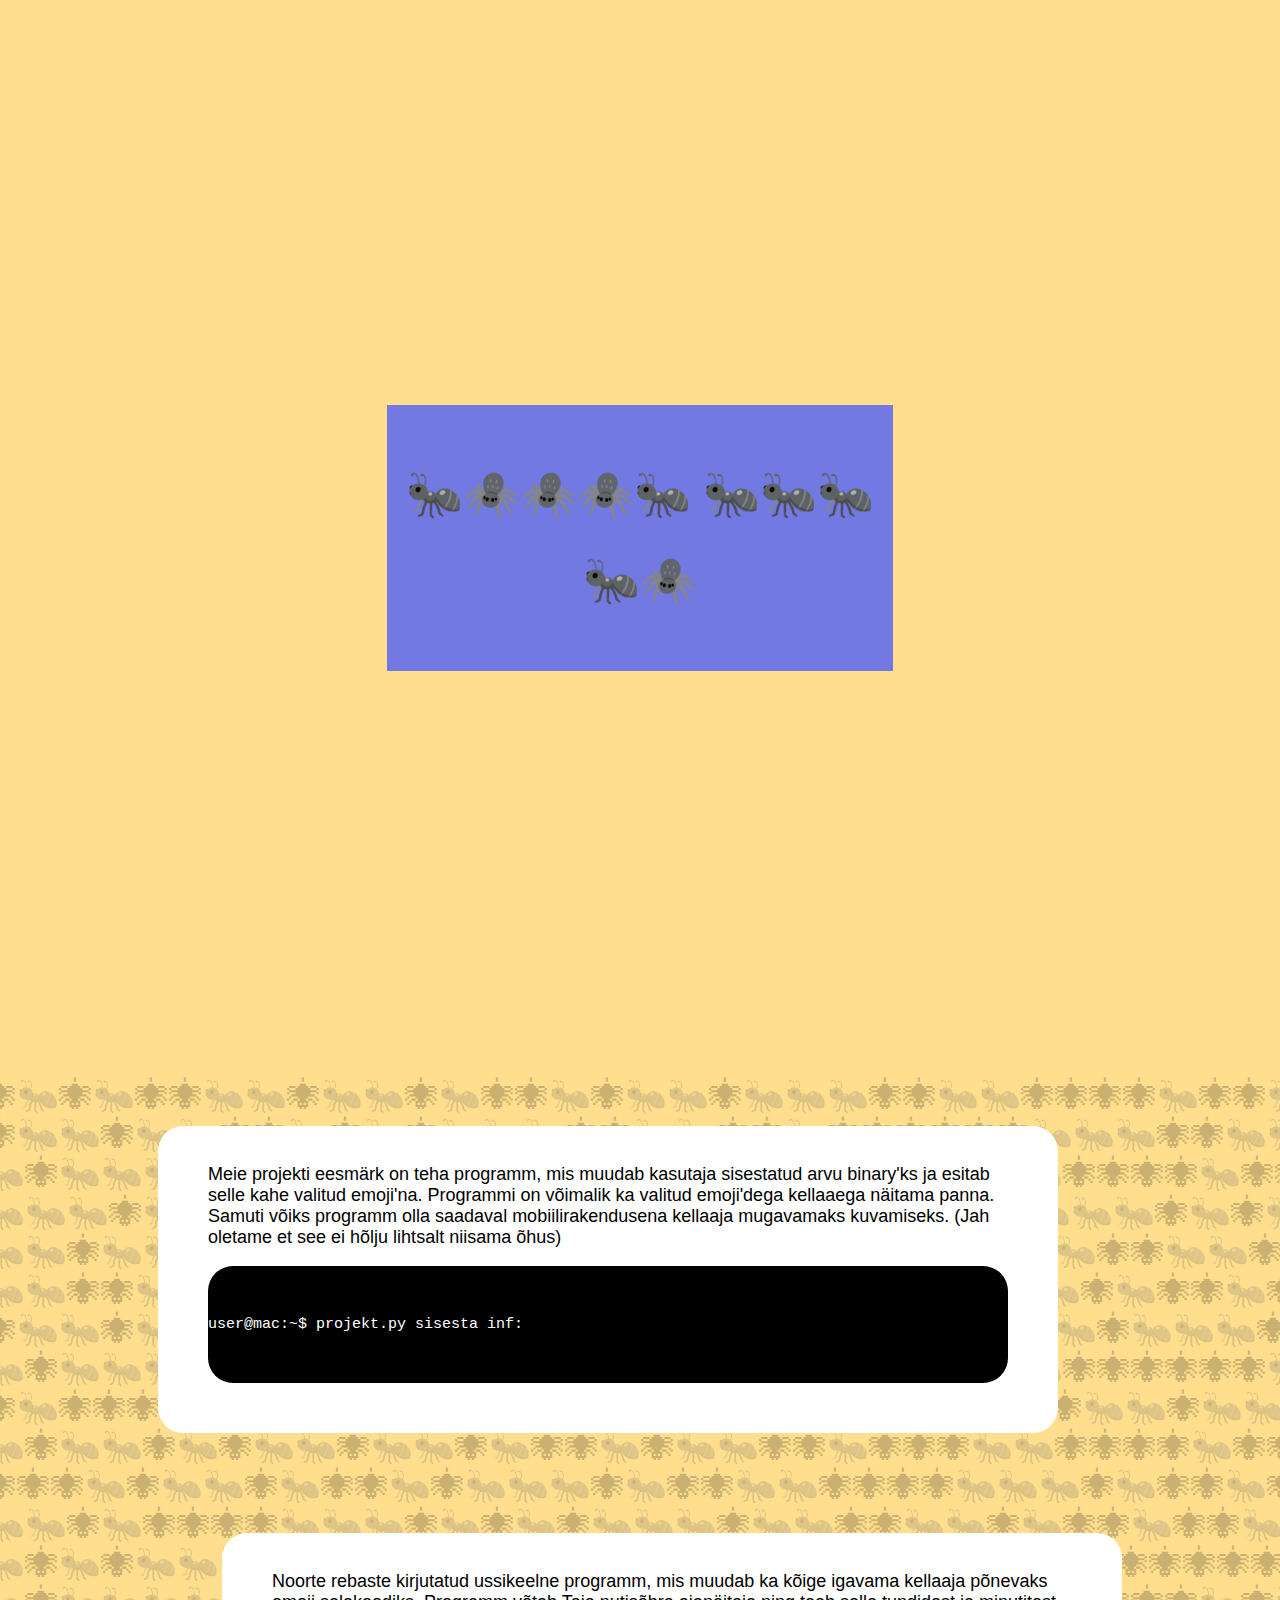
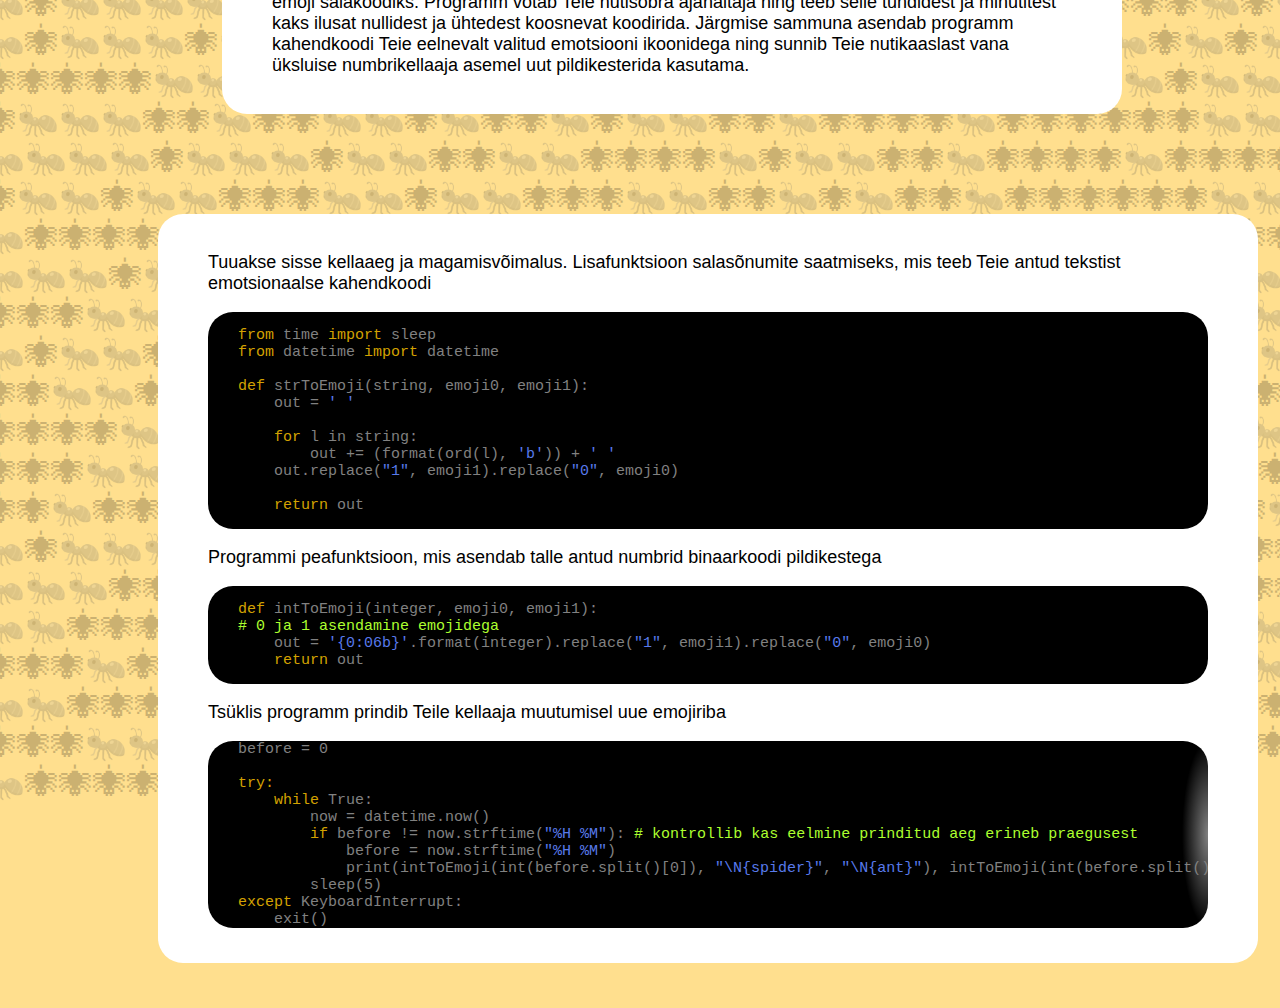
==== commit 661a148c: "Merge branch 'main' into johan" ====
--- a/index.html
+++ b/index.html
@@ -9,6 +9,10 @@
 <body>
     
     <div id="stickyheader"></p></div>
+    
+    <div id="taust">
+        🕷🐜️🕷🐜️🕷🕷🐜️🐜️🕷🐜️🐜️🕷🐜️🕷🕷🐜️🕷🐜️🐜️🕷🐜️🐜️🐜️🕷🕷🐜️🐜️🕷🕷🕷🕷🐜️🕷🕷🐜️🕷🐜️🐜️🕷🕷🕷🕷🐜️🕷🕷🕷🕷🕷🕷🐜️🐜️🕷🐜️🕷🐜️🐜️🕷🐜️🐜️🕷🕷🐜️🕷🐜️🕷🐜️🐜️🐜️🕷🕷🐜️🐜️🕷🕷🐜️🕷🕷🕷🕷🕷🕷🐜️🐜️🐜️🕷🕷🐜️🐜️🕷🐜️🐜️🕷🕷🕷🕷🐜️🕷🕷🐜️🕷🕷🕷🕷🕷🕷🐜️🐜️🕷🐜️🐜️🐜️🐜️🕷🐜️🐜️🕷🐜️🐜️🕷🕷🕷🐜️🐜️🕷🕷🐜️🕷🐜️🕷🐜️🐜️🕷🕷🐜️🕷🕷🕷🕷🐜️🕷🕷🕷🕷🕷🕷🐜️🐜️🐜️🕷🐜️🐜️🕷🐜️🐜️🕷🕷🕷🕷🐜️🐜️🐜️🕷🐜️🐜️🕷🐜️🕷🐜️🕷🐜️🐜️🐜️🕷🐜️🕷🕷🕷🐜️🐜️🕷🐜️🐜️🐜️🕷🕷🐜️🐜️🐜️🕷🐜️🕷🐜️🕷🐜️🐜️🕷🕷🐜️🕷🕷🕷🕷🐜️🕷🕷🕷🕷🕷🕷🐜️🐜️🐜️🕷🐜️🐜️🕷🕷🐜️🐜️🕷🕷🕷🕷🐜️🕷🐜️🐜️🕷🕷🐜️🕷🐜️🕷🐜️🐜️🐜️🕷🐜️🐜️🕷🕷🐜️🐜️🕷🕷🕷🕷🐜️🕷🐜️🐜️🕷🐜️🕷🐜️🐜️🕷🐜️🐜️🐜️🕷🕷🐜️🐜️🕷🕷🐜️🕷🕷🕷🕷🕷🕷🐜️🐜️🕷🐜️🐜️🕷🐜️🕷🐜️🐜️🕷🕷🐜️🕷🐜️🕷🐜️🐜️🕷🐜️🕷🕷🐜️🕷🐜️🐜️🕷🕷🐜️🕷🐜️🕷🕷🐜️🕷🕷🕷🕷🕷🕷🐜️🐜️🕷🐜️🐜️🕷🐜️🐜️🐜️🕷🕷🕷🕷🐜️🐜️🐜️🕷🐜️🐜️🕷🐜️🕷🐜️🕷🐜️🐜️🕷🐜️🕷🕷🐜️🕷🐜️🐜️🐜️🕷🕷🐜️🐜️🕷🐜️🐜️🐜️🕷🐜️🕷🕷🕷🐜️🐜️🕷🕷🕷🕷🐜️🕷🐜️🐜️🐜️🕷🐜️🕷🕷🕷🐜️🐜️🐜️🕷🐜️🕷🐜️🕷🐜️🐜️🐜️🕷🕷🐜️🐜️🕷🕷🐜️🕷🕷🕷🕷🕷🕷🐜️🐜️🕷🐜️🐜️🕷🕷🕷🐜️🐜️🕷🕷🕷🕷🐜️🕷🐜️🐜️🕷🐜️🕷🕷🕷🕷🐜️🐜️🐜️🕷🐜️🕷🕷🕷🐜️🐜️🕷🐜️🕷🕷🐜️🕷🕷🐜️🕷🕷🕷🕷🕷🕷🐜️🐜️🕷🐜️🐜️🕷🐜️🕷🐜️🐜️🐜️🕷🐜️🕷🐜️🕷🐜️🐜️🐜️🕷🐜️🕷🐜️🕷🐜️🐜️🕷🐜️🕷🐜️🐜️🕷🐜️🐜️🕷🐜️🕷🕷🐜️🕷🐜️🐜️🕷🕷🐜️🕷🕷🕷🐜️🐜️🕷🕷🕷🕷🐜️🕷🕷🐜️🕷🐜️🐜️🐜️🕷🕷🕷🐜️🕷🕷🕷🕷🕷🕷🐜️🕷🕷🕷🕷🕷🐜️🕷🐜️🐜️🕷🐜️🕷🕷🐜️🕷🐜️🐜️🐜️🕷🐜️🕷🕷🐜️🐜️🕷🕷🕷🕷🐜️🐜️🐜️🕷🐜️🕷🕷🐜️🕷🕷🕷🐜️🐜️🕷🐜️🕷🕷🕷🕷🕷🐜️🕷🕷🕷🕷🕷🕷🐜️🐜️🕷🐜️🕷🕷🕷🕷🐜️🐜️🐜️🕷🐜️🕷🐜️🕷🐜️🐜️🐜️🕷🐜️🐜️🕷🕷🐜️🐜️🕷🐜️🕷🕷🐜️🕷🕷🐜️🕷🕷🕷🕷🕷🕷🐜️🐜️🕷🕷🐜️🕷🐜️🕷🐜️🐜️🕷🕷🐜️🕷🐜️🕷🐜️🐜️🐜️🕷🕷🐜️🐜️🕷🐜️🐜️🐜️🕷🐜️🕷🕷🕷🕷🐜️🕷🕷🕷🕷🐜️🕷🕷🐜️🕷🕷🕷🕷🕷🕷🐜️🕷🕷🐜️🐜️🕷🕷🕷🐜️🐜️🕷🐜️🐜️🐜️🐜️🕷🐜️🐜️🕷🐜️🐜️🐜️🐜️🕷🐜️🐜️🕷🕷🐜️🕷🕷🕷🐜️🐜️🕷🕷🕷🕷🐜️🕷🐜️🐜️🕷🐜️🐜️🐜️🕷🕷🕷🐜️🕷🐜️🐜️🕷🕷🕷🕷🐜️🕷🕷🕷🕷🕷🕷🐜️🐜️🕷🕷🐜️🕷🐜️🕷🐜️🐜️🐜️🕷🐜️🕷🕷🕷🕷🐜️🕷🕷🕷🕷🕷🕷🐜️🐜️🕷🐜️🐜️🐜️🕷🕷🐜️🐜️🕷🕷🐜️🕷🐜️🕷🐜️🐜️🕷🕷🐜️🕷🐜️🕷🐜️🐜️🕷🕷🐜️🕷🕷🕷🕷🐜️🕷🕷🕷🕷🕷🕷🐜️🐜️🐜️🕷🕷🐜️🐜️🕷🐜️🐜️🐜️🕷🕷🕷🕷🕷🐜️🐜️🕷🐜️🐜️🐜️🐜️🕷🐜️🐜️🕷🐜️🐜️🐜️🐜️🕷🐜️🐜️🕷🕷🐜️🕷🕷🕷🐜️🐜️🕷🕷🐜️🕷🐜️🕷🐜️🐜️🐜️🕷🕷🐜️🕷🕷🐜️🐜️🕷🐜️🕷🕷🐜️🕷🐜️🐜️🕷🕷🐜️🕷🕷🕷🕷🐜️🕷🕷🕷🕷🕷🕷🐜️🐜️🐜️🕷🐜️🕷🕷🕷🐜️🐜️🕷🐜️🐜️🐜️🐜️🕷🐜️🐜️🕷🐜️🐜️🐜️🐜️🕷🐜️🐜️🐜️🕷🐜️🐜️🕷🕷🐜️🐜️🕷🕷🕷🕷🐜️🕷🐜️🐜️🕷🕷🐜️🕷🕷🕷🕷🐜️🕷🕷🕷🕷🕷🕷🐜️🐜️🐜️🕷🕷🐜️🐜️🕷🐜️🐜️🐜️🕷🐜️🕷🐜️🕷🐜️🐜️🕷🐜️🐜️🕷🕷🕷🐜️🐜️🕷🐜️🐜️🕷🕷🕷🐜️🐜️🕷🕷🐜️🕷🐜️🕷🕷🐜️🕷🕷🕷🕷🕷🕷🐜️🐜️🐜️🕷🕷🐜️🕷🕷🐜️🐜️🕷🐜️🐜️🐜️🐜️🕷🐜️🐜️🕷🐜️🕷🕷🕷🕷🐜️🐜️🕷🐜️🕷🐜️🐜️🕷🐜️🐜️🕷🕷🐜️🕷🐜️🕷🐜️🐜️🕷🐜️🐜️🕷🐜️🕷🕷🐜️🕷🕷🕷🕷🕷🕷🐜️🐜️🕷🕷🐜️🕷🐜️🕷🐜️🐜️🕷🕷🐜️🕷🕷🕷🐜️🐜️🐜️🕷🐜️🕷🐜️🕷🕷🐜️🕷🕷🕷🕷🕷🕷🐜️🐜️🕷🐜️🕷🐜️🐜️🕷🐜️🐜️🐜️🕷🐜️🕷🐜️🕷🐜️🐜️🕷🐜️🕷🕷🐜️🕷🕷🐜️🕷🕷🕷🕷🕷🕷🐜️🕷🕷🐜️🐜️🕷🕷🕷🐜️🐜️🕷🐜️🐜️🐜️🐜️🕷🐜️🐜️🕷🐜️🐜️🐜️🐜️🕷🐜️🐜️🕷🐜️🕷🐜️🕷🕷🐜️🐜️🕷🕷🕷🕷🐜️🕷🐜️🐜️🕷🐜️🐜️🕷🕷🕷🐜️🐜️🕷🕷🐜️🕷🐜️🕷🕷🐜️🕷🐜️🐜️🕷🕷🕷🕷🐜️🕷🕷🕷🕷🕷🕷🐜️🐜️🕷🐜️🐜️🕷🐜️🕷🐜️🐜️🕷🕷🐜️🕷🐜️🕷🐜️🐜️🕷🐜️🕷🕷🐜️🕷🐜️🐜️🕷🕷🐜️🕷🐜️🕷🕷🐜️🕷🕷🕷🕷🕷🕷🐜️🐜️🕷🐜️🕷🐜️🐜️🐜️🐜️🕷🕷🕷🕷🐜️🐜️🐜️🕷🐜️🐜️🕷🐜️🕷🐜️🕷🐜️🐜️🕷🐜️🕷🕷🐜️🕷🐜️🐜️🕷🐜️🕷🐜️🐜️🕷🐜️🐜️🐜️🕷🐜️🐜️🕷🐜️🐜️🕷🕷🕷🕷🐜️🐜️🐜️🕷🐜️🐜️🕷🐜️🕷🐜️🕷🐜️🐜️🕷🐜️🕷🕷🐜️🕷🐜️🐜️🕷🐜️🐜️🕷🐜️🕷🐜️🐜️🐜️🕷🕷🐜️🐜️🕷🐜️🐜️🕷🕷🕷🕷🐜️🕷🐜️🐜️🕷🐜️🐜️🕷🕷🕷🐜️🐜️🕷🕷🐜️🕷🐜️🕷🕷🐜️🕷🕷🕷🕷🕷🕷🐜️🐜️🐜️🕷🐜️🐜️🐜️🕷🐜️🐜️🕷🕷🐜️🕷🐜️🕷🐜️🐜️🕷🕷🕷🐜️🕷🕷🕷🐜️🕷🕷🕷🕷🕷🕷🐜️🐜️🕷🕷🐜️🕷🕷🕷🐜️🐜️🕷🕷🐜️🕷🐜️🕷🐜️🐜️🐜️🕷🕷🐜️🐜️🕷🐜️🐜️🕷🐜️🕷🕷🐜️🕷🐜️🐜️🕷🕷🐜️🐜️🐜️🕷🐜️🐜️🕷🐜️🐜️🐜️🕷🕷🐜️🐜️🕷🕷🐜️🕷🐜️🕷🐜️🐜️🐜️🕷🕷🐜️🕷🕷🐜️🐜️🕷🐜️🕷🕷🐜️🕷🐜️🐜️🕷🐜️🐜️🕷🕷🕷🐜️🐜️🕷🕷🐜️🕷🐜️🕷🕷🐜️🕷🐜️🐜️🐜️🕷🕷🕷🐜️🕷🕷🕷🕷🕷🕷🐜️🕷🕷🐜️🐜️🐜️🕷🕷🐜️🐜️🕷🕷🕷🕷🐜️🕷🐜️🐜️🐜️🕷🐜️🕷🐜️🕷🐜️🐜️🕷🕷🐜️🕷🕷🕷🐜️🐜️🕷🐜️🕷🕷🐜️🕷🕷🐜️🕷🕷🕷🕷🕷🕷🐜️🐜️🐜️🕷🐜️🐜️🕷🐜️🐜️🕷🕷🕷🕷🐜️🐜️🐜️🕷🐜️🐜️🕷🐜️🕷🐜️🕷🐜️🐜️🐜️🕷🕷🐜️🕷🕷🐜️🐜️🕷🕷🐜️🐜️🐜️🕷🐜️🐜️🐜️🕷🐜️🕷🐜️🕷🐜️🐜️🐜️🕷🐜️🕷🕷🕷🐜️🐜️🕷🕷🕷🕷🐜️🕷🐜️🐜️🕷🐜️🐜️🕷🐜️🕷🐜️🐜️🕷🐜️🕷🕷🐜️🕷🐜️🐜️🐜️🕷🕷🐜️🐜️🕷🐜️🐜️🐜️🕷🐜️🕷🕷🕷🕷🐜️🕷🕷🕷🕷🕷🕷🐜️🐜️🕷🐜️🕷🐜️🕷🕷🐜️🐜️🕷🕷🕷🕷🐜️🕷🕷🐜️🕷🕷🕷🕷🕷🕷🐜️🐜️🕷🐜️🕷🕷🕷🕷🐜️🐜️🕷🐜️🐜️🐜️🐜️🕷🐜️🐜️🕷🐜️🕷🕷🐜️🕷🐜️🐜️🕷🕷🕷🕷🐜️🕷🕷🐜️🕷🕷🕷🕷🕷🕷🐜️🐜️🕷🐜️🕷🐜️🐜️🐜️🐜️🕷🕷🕷🕷🐜️🐜️🐜️🕷🐜️🐜️🕷🐜️🕷🐜️🕷🐜️🐜️🐜️🕷🐜️🐜️🕷🕷🐜️🐜️🕷🕷🕷🕷🐜️🕷🕷🐜️🕷🕷🕷🕷🐜️🕷🕷🐜️🕷🕷🕷🕷🕷🕷🕷🐜️🐜️🐜️🕷🐜️🐜️🕷🕷🐜️🕷🐜️🕷🕷🐜️
+    </div>
     
     <div id="tutvustus">
     
@@ -32,7 +36,7 @@
         <div class="valge suur">
     
             <div id="selgitus1">
-                <p>mingi rando värk. Impordid ja funktsiooni defineerimine</p>
+                <p>Tuuakse sisse kellaaeg ja magamisvõimalus. Lisafunktsioon salasõnumite saatmiseks, mis teeb Teie antud tekstist emotsionaalse kahendkoodi</p>
             </div>
     
             <div id="kood1" class="must code">
@@ -50,18 +54,18 @@
             </div>
     
             <div id="selgitus2">
-                <p>veel üks funktsioon</p>
+                <p>Programmi peafunktsioon, mis asendab talle antud numbrid binaarkoodi pildikestega</p>
             </div>
     
             <div id="kood2" class="must code">
 <pre><code><span class="syntax-keyword">def</span> intToEmoji(integer, emoji0, emoji1):
-<span class="syntax-comment"># Mida, millega asendada 0, millega asendada 1</span>
+<span class="syntax-comment"># 0 ja 1 asendamine emojidega</span>
     out = <span class="syntax-string">'{0:06b}'</span>.format(integer).replace(<span class="syntax-string">"1"</span>, emoji1).replace(<span class="syntax-string">"0"</span>, emoji0)
     <span class="syntax-keyword">return</span> out</code></pre>
             </div>
     
             <div id="selgitus3">
-                <p>peamine tsükkel</p>
+                <p>Tsüklis programm prindib Teile kellaaja muutumisel uue emojiriba</p>
             </div>
     
             <pre id="kood3" class="must code"><code>before = 0
--- a/style.css
+++ b/style.css
@@ -1,5 +1,6 @@
 body{
     background-size: cover;
+<<<<<<< HEAD
     margin: 0;
     background:
     url("https://emojipedia-us.s3.dualstack.us-west-1.amazonaws.com/thumbs/160/microsoft/209/spider_1f577.png") 50px 50px,
@@ -8,22 +9,31 @@
     background-color: #ffdf8e;
     background-position: 0 0, 50px 50px;
 
+=======
+    margin: 0px;
+    overflow-x: hidden;
+>>>>>>> main
 }
+
 .valge{
     background-color: white;
+    z-index: 2;
     padding: 50px;
     border-radius: 25px;
     font-family: Roboto, Arial, Helvetica, sans-serif;
-    font-size: 40px;
+    font-size: 18px;
 }
+
 .must{
     background-color: black;
     color: white;
-    z-index: 1;
+    z-index: 2;
     padding: 35px 0;
     border-radius: 25px;
     font-family: consolas, 'Courier New', Courier, monospace;
+    font-size: 15px;
 }
+
 .shadow{
     box-shadow: 125px 100px rgba(0, 0, 0, 0.5); /* #978452; */
 }
@@ -56,23 +66,27 @@
 .syntax-keyword {
     color: rgb(211, 162, 0);
 }
+
 .vasakul{
+    padding-top: 20px;
     width: 800px;   
-    left: 15%;
     margin-left: 150px;
-    margin-bottom: 150px;
+    margin-top: 50px;
+    margin-bottom: 100px;
     float: left;
 }
+
 .paremal{
+    padding: 20px 50px;
     width: 800px;   
-    right: 15%;
     margin-right: 150px;
-    margin-bottom: 150px;
+    margin-bottom: 100px;
     float: right;
 }
+
 .suur{
+    padding: 20px 50px;
     width: 1000px;
-    left: 5%;
     margin-left: 150px;
 }
 
@@ -100,4 +114,15 @@
 
 #tutvustus{
     overflow: hidden;
+}
+
+#taust{
+    position: absolute;
+    opacity: 0.2;
+    font-size: 33.75px;
+    width: 2001px;
+    margin-top: -25px;
+    margin-left: -25px;
+    z-index: -1;
+    margin-block-start: 0em;
 }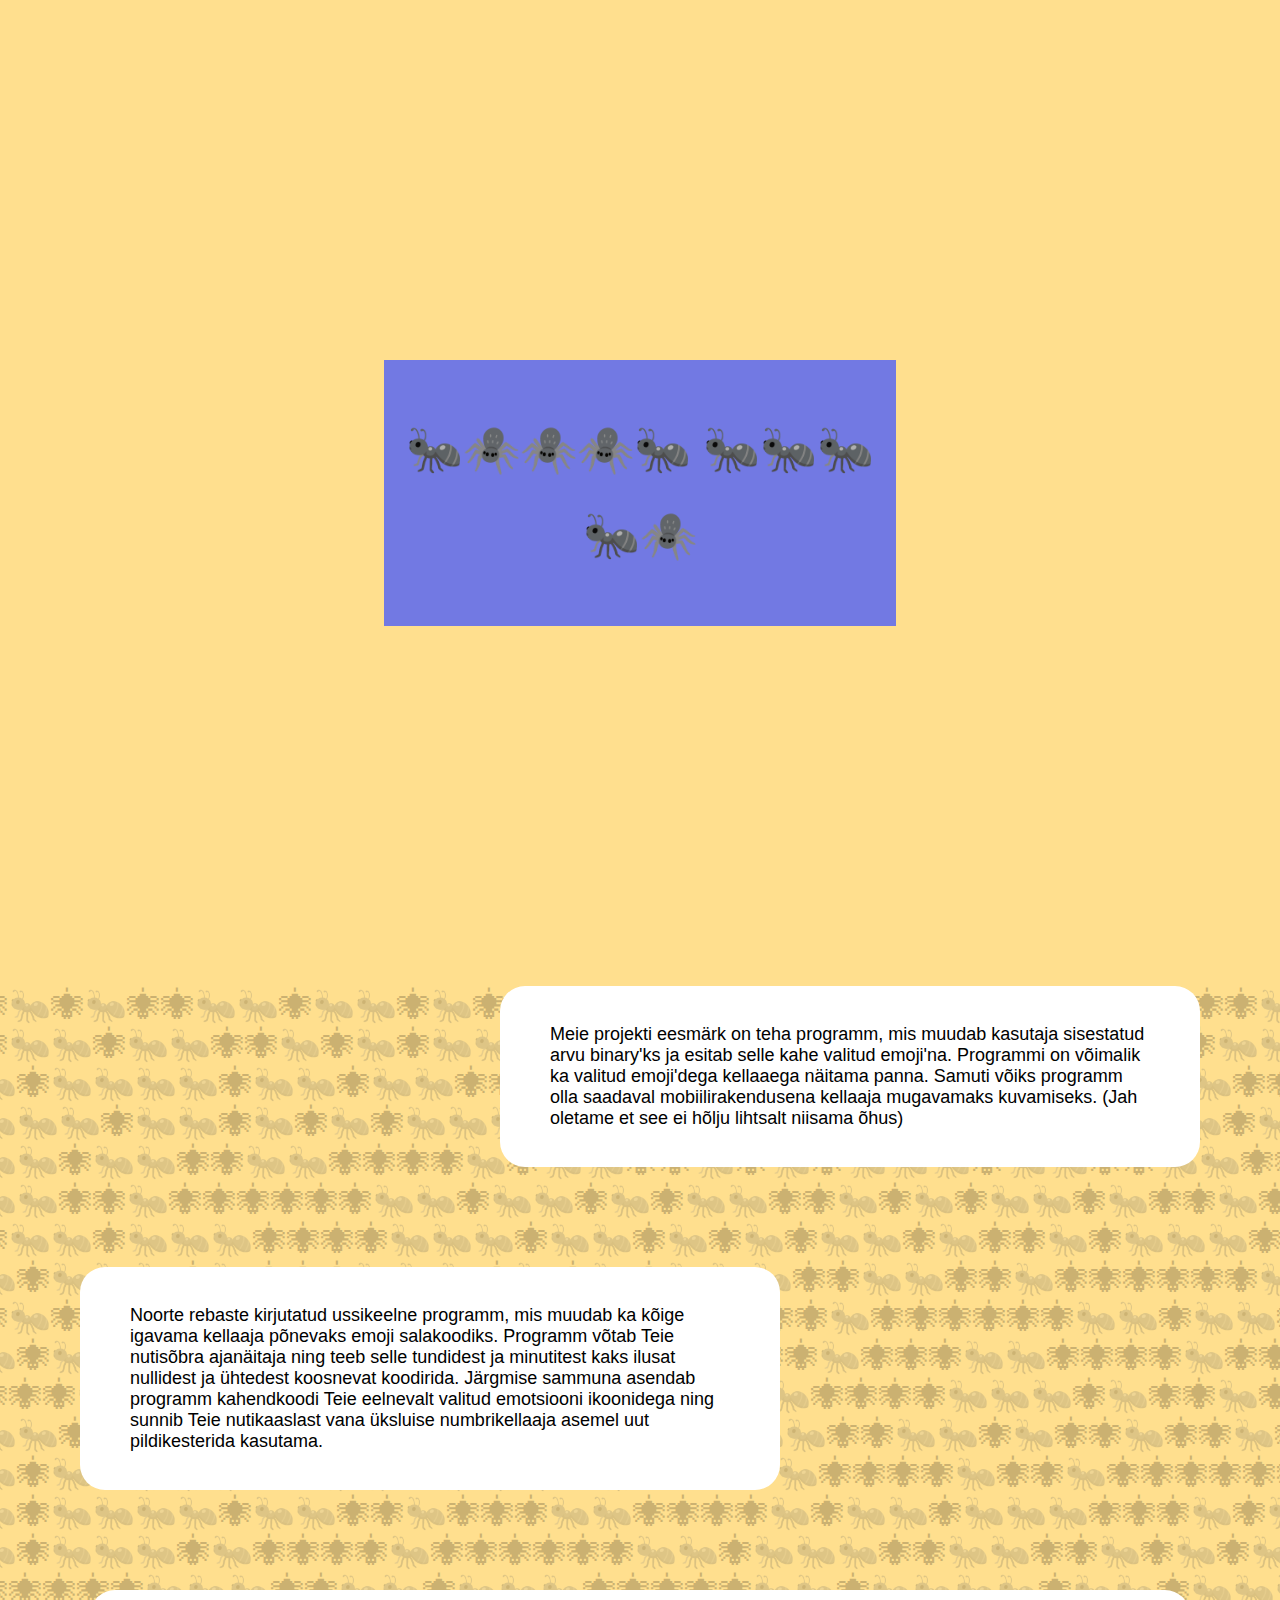
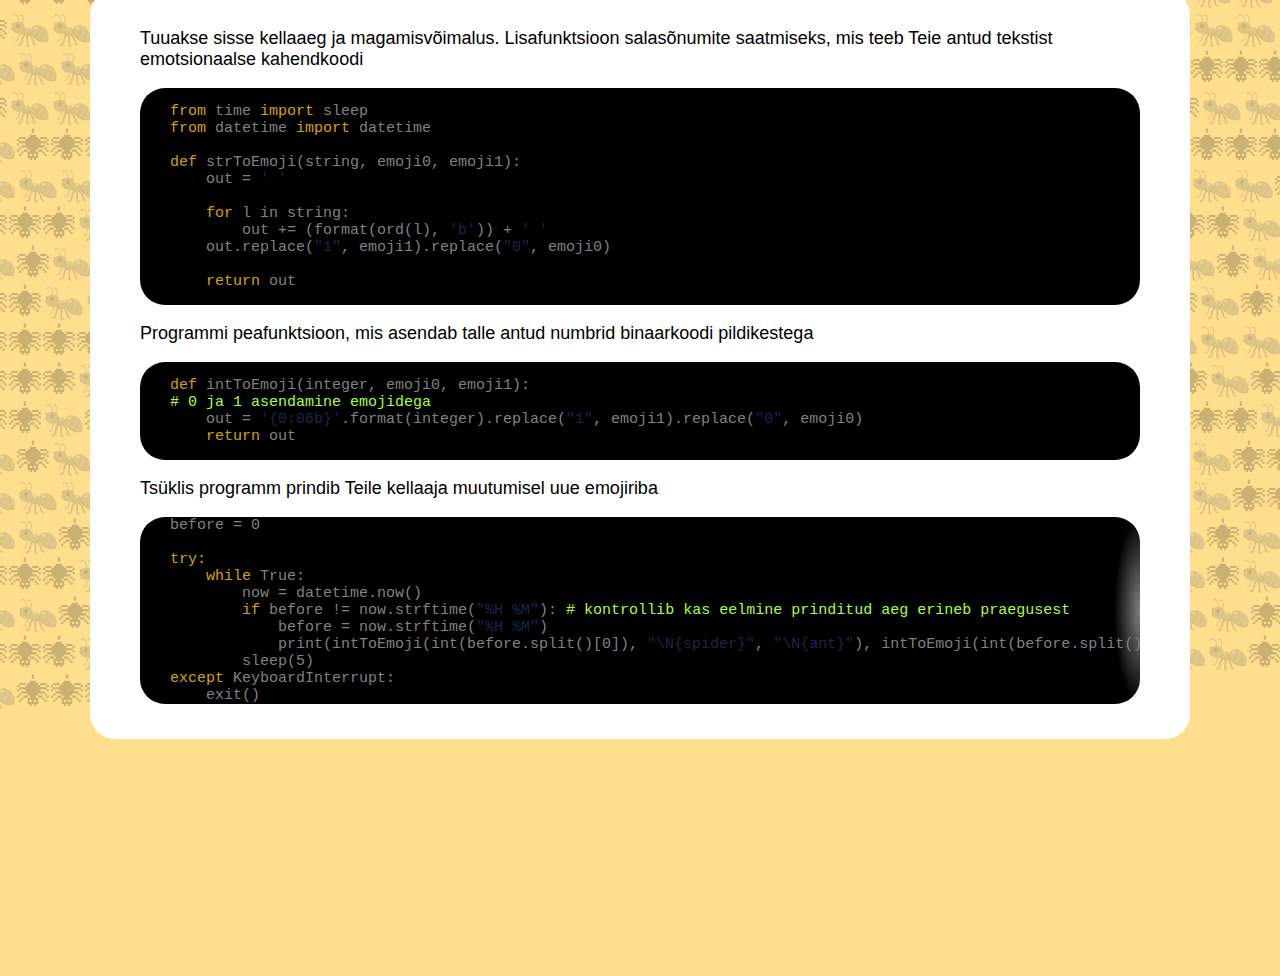
==== commit 14d41b47: "muudatused" ====
--- a/index.html
+++ b/index.html
@@ -16,14 +16,10 @@
     
     <div id="tutvustus">
     
-        <div class="valge vasakul">
+        <div class="väike valge vasakul">
             <p> Meie projekti eesmärk on teha programm, mis muudab kasutaja sisestatud arvu binary'ks ja esitab selle kahe valitud emoji'na. Programmi on võimalik ka valitud emoji'dega kellaaega näitama panna. Samuti võiks programm olla saadaval mobiilirakendusena kellaaja mugavamaks kuvamiseks. (Jah oletame et see ei hõlju lihtsalt niisama õhus)</p>
-            <div class="must">
-                <p>user@mac:~$ projekt.py
-                    sisesta inf: </p>
-            </div>
         </div>
-        <div class="valge paremal">
+        <div class="väike valge paremal">
             <p>
                 Noorte rebaste kirjutatud ussikeelne programm, mis muudab ka kõige igavama kellaaja põnevaks emoji salakoodiks. Programm võtab Teie nutisõbra ajanäitaja ning teeb selle tundidest ja minutitest kaks ilusat nullidest ja ühtedest koosnevat koodirida. Järgmise sammuna asendab programm kahendkoodi Teie eelnevalt valitud emotsiooni ikoonidega ning sunnib Teie nutikaaslast vana üksluise numbrikellaaja asemel uut pildikesterida kasutama.
             </p>
--- a/style.css
+++ b/style.css
@@ -1,18 +1,9 @@
 body{
     background-size: cover;
-<<<<<<< HEAD
-    margin: 0;
-    background:
-    url("https://emojipedia-us.s3.dualstack.us-west-1.amazonaws.com/thumbs/160/microsoft/209/spider_1f577.png") 50px 50px,
-    url("https://emojipedia-us.s3.dualstack.us-west-1.amazonaws.com/thumbs/120/microsoft/209/ant_1f41c.png")  50px 50px;
-    background-repeat: repeat, repeat;
-    background-color: #ffdf8e;
-    background-position: 0 0, 50px 50px;
-
-=======
     margin: 0px;
     overflow-x: hidden;
->>>>>>> main
+    padding-bottom: 200px;
+    background-color: #ffdf8e;
 }
 
 .valge{
@@ -60,7 +51,7 @@
 }
 
 .syntax-string {
-    color: rgb(88, 122, 235);
+    color: rgba(88, 122, 235, 0.322);
 }
 
 .syntax-keyword {
@@ -68,26 +59,25 @@
 }
 
 .vasakul{
-    padding-top: 20px;
-    width: 800px;   
-    margin-left: 150px;
-    margin-top: 50px;
-    margin-bottom: 100px;
+    margin-left: 500px;
     float: left;
 }
 
 .paremal{
+    margin-right: 500px;
+    float: right;
+}
+
+.väike {
     padding: 20px 50px;
-    width: 800px;   
-    margin-right: 150px;
+    width: 600px;   
     margin-bottom: 100px;
-    float: right;
 }
 
 .suur{
     padding: 20px 50px;
     width: 1000px;
-    margin-left: 150px;
+    margin: 0 auto;
 }
 
 #stickyheader {
@@ -101,7 +91,7 @@
     text-align: center;
     color: white;
     width: 40%;
-    margin: 45vh auto;
+    margin: 40vh auto;
     transition:  0.5s;
 }
 
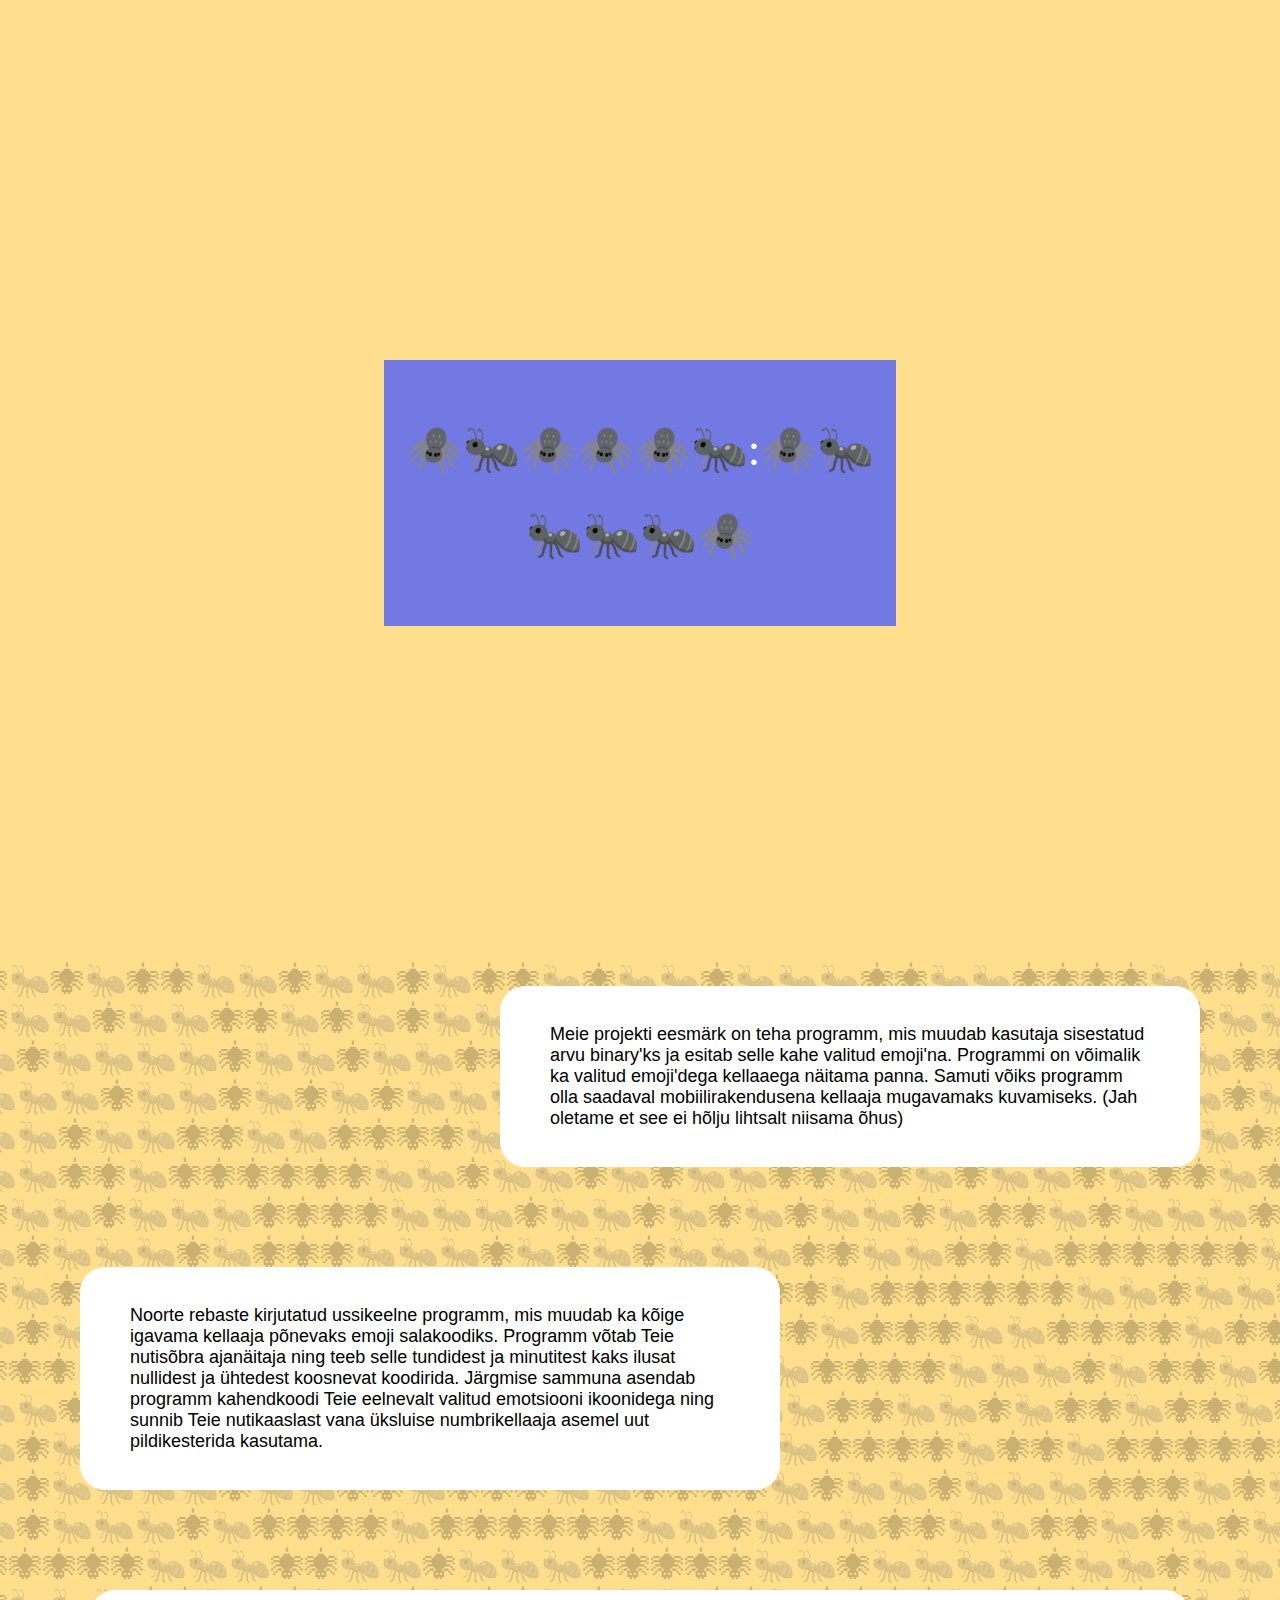
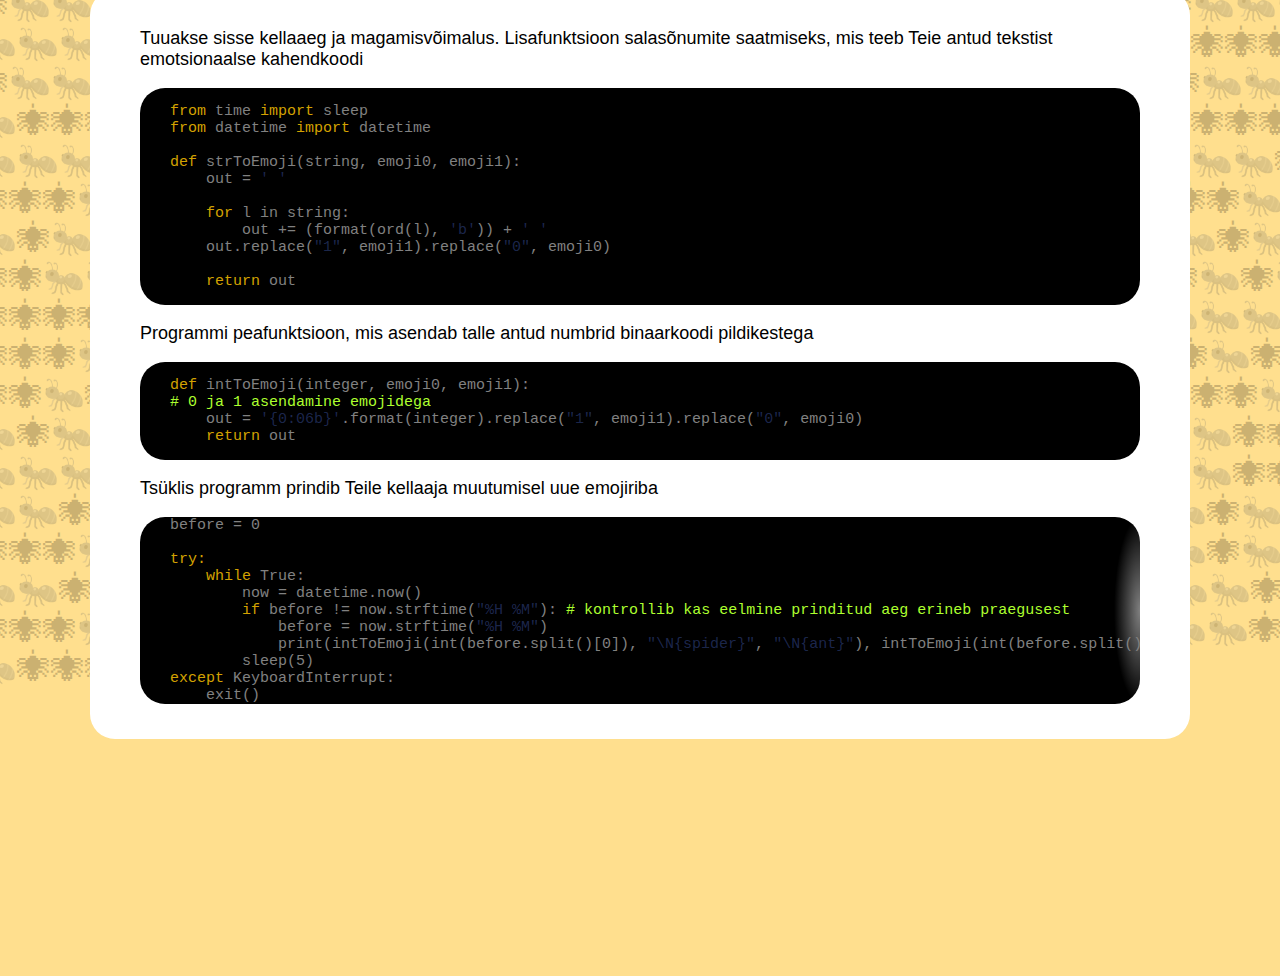
==== commit ccd1c377: "valideerija errorite parandamine ja koodi kommenteerimine" ====
--- a/index.html
+++ b/index.html
@@ -1,14 +1,16 @@
 <!DOCTYPE html>
+<html lang="et">
 <head>
-<link rel="stylesheet" href="style.css"></link>
-
+<title>proge projekt</title>
+<link rel="stylesheet" href="style.css">
+<meta charset="UTF-8">
 <script src="demo.js"></script>
 <script src="stickyheader.js"></script>
 
 </head>
 <body>
     
-    <div id="stickyheader"></p></div>
+    <div id="stickyheader"></div>
     
     <div id="taust">
         🕷🐜️🕷🐜️🕷🕷🐜️🐜️🕷🐜️🐜️🕷🐜️🕷🕷🐜️🕷🐜️🐜️🕷🐜️🐜️🐜️🕷🕷🐜️🐜️🕷🕷🕷🕷🐜️🕷🕷🐜️🕷🐜️🐜️🕷🕷🕷🕷🐜️🕷🕷🕷🕷🕷🕷🐜️🐜️🕷🐜️🕷🐜️🐜️🕷🐜️🐜️🕷🕷🐜️🕷🐜️🕷🐜️🐜️🐜️🕷🕷🐜️🐜️🕷🕷🐜️🕷🕷🕷🕷🕷🕷🐜️🐜️🐜️🕷🕷🐜️🐜️🕷🐜️🐜️🕷🕷🕷🕷🐜️🕷🕷🐜️🕷🕷🕷🕷🕷🕷🐜️🐜️🕷🐜️🐜️🐜️🐜️🕷🐜️🐜️🕷🐜️🐜️🕷🕷🕷🐜️🐜️🕷🕷🐜️🕷🐜️🕷🐜️🐜️🕷🕷🐜️🕷🕷🕷🕷🐜️🕷🕷🕷🕷🕷🕷🐜️🐜️🐜️🕷🐜️🐜️🕷🐜️🐜️🕷🕷🕷🕷🐜️🐜️🐜️🕷🐜️🐜️🕷🐜️🕷🐜️🕷🐜️🐜️🐜️🕷🐜️🕷🕷🕷🐜️🐜️🕷🐜️🐜️🐜️🕷🕷🐜️🐜️🐜️🕷🐜️🕷🐜️🕷🐜️🐜️🕷🕷🐜️🕷🕷🕷🕷🐜️🕷🕷🕷🕷🕷🕷🐜️🐜️🐜️🕷🐜️🐜️🕷🕷🐜️🐜️🕷🕷🕷🕷🐜️🕷🐜️🐜️🕷🕷🐜️🕷🐜️🕷🐜️🐜️🐜️🕷🐜️🐜️🕷🕷🐜️🐜️🕷🕷🕷🕷🐜️🕷🐜️🐜️🕷🐜️🕷🐜️🐜️🕷🐜️🐜️🐜️🕷🕷🐜️🐜️🕷🕷🐜️🕷🕷🕷🕷🕷🕷🐜️🐜️🕷🐜️🐜️🕷🐜️🕷🐜️🐜️🕷🕷🐜️🕷🐜️🕷🐜️🐜️🕷🐜️🕷🕷🐜️🕷🐜️🐜️🕷🕷🐜️🕷🐜️🕷🕷🐜️🕷🕷🕷🕷🕷🕷🐜️🐜️🕷🐜️🐜️🕷🐜️🐜️🐜️🕷🕷🕷🕷🐜️🐜️🐜️🕷🐜️🐜️🕷🐜️🕷🐜️🕷🐜️🐜️🕷🐜️🕷🕷🐜️🕷🐜️🐜️🐜️🕷🕷🐜️🐜️🕷🐜️🐜️🐜️🕷🐜️🕷🕷🕷🐜️🐜️🕷🕷🕷🕷🐜️🕷🐜️🐜️🐜️🕷🐜️🕷🕷🕷🐜️🐜️🐜️🕷🐜️🕷🐜️🕷🐜️🐜️🐜️🕷🕷🐜️🐜️🕷🕷🐜️🕷🕷🕷🕷🕷🕷🐜️🐜️🕷🐜️🐜️🕷🕷🕷🐜️🐜️🕷🕷🕷🕷🐜️🕷🐜️🐜️🕷🐜️🕷🕷🕷🕷🐜️🐜️🐜️🕷🐜️🕷🕷🕷🐜️🐜️🕷🐜️🕷🕷🐜️🕷🕷🐜️🕷🕷🕷🕷🕷🕷🐜️🐜️🕷🐜️🐜️🕷🐜️🕷🐜️🐜️🐜️🕷🐜️🕷🐜️🕷🐜️🐜️🐜️🕷🐜️🕷🐜️🕷🐜️🐜️🕷🐜️🕷🐜️🐜️🕷🐜️🐜️🕷🐜️🕷🕷🐜️🕷🐜️🐜️🕷🕷🐜️🕷🕷🕷🐜️🐜️🕷🕷🕷🕷🐜️🕷🕷🐜️🕷🐜️🐜️🐜️🕷🕷🕷🐜️🕷🕷🕷🕷🕷🕷🐜️🕷🕷🕷🕷🕷🐜️🕷🐜️🐜️🕷🐜️🕷🕷🐜️🕷🐜️🐜️🐜️🕷🐜️🕷🕷🐜️🐜️🕷🕷🕷🕷🐜️🐜️🐜️🕷🐜️🕷🕷🐜️🕷🕷🕷🐜️🐜️🕷🐜️🕷🕷🕷🕷🕷🐜️🕷🕷🕷🕷🕷🕷🐜️🐜️🕷🐜️🕷🕷🕷🕷🐜️🐜️🐜️🕷🐜️🕷🐜️🕷🐜️🐜️🐜️🕷🐜️🐜️🕷🕷🐜️🐜️🕷🐜️🕷🕷🐜️🕷🕷🐜️🕷🕷🕷🕷🕷🕷🐜️🐜️🕷🕷🐜️🕷🐜️🕷🐜️🐜️🕷🕷🐜️🕷🐜️🕷🐜️🐜️🐜️🕷🕷🐜️🐜️🕷🐜️🐜️🐜️🕷🐜️🕷🕷🕷🕷🐜️🕷🕷🕷🕷🐜️🕷🕷🐜️🕷🕷🕷🕷🕷🕷🐜️🕷🕷🐜️🐜️🕷🕷🕷🐜️🐜️🕷🐜️🐜️🐜️🐜️🕷🐜️🐜️🕷🐜️🐜️🐜️🐜️🕷🐜️🐜️🕷🕷🐜️🕷🕷🕷🐜️🐜️🕷🕷🕷🕷🐜️🕷🐜️🐜️🕷🐜️🐜️🐜️🕷🕷🕷🐜️🕷🐜️🐜️🕷🕷🕷🕷🐜️🕷🕷🕷🕷🕷🕷🐜️🐜️🕷🕷🐜️🕷🐜️🕷🐜️🐜️🐜️🕷🐜️🕷🕷🕷🕷🐜️🕷🕷🕷🕷🕷🕷🐜️🐜️🕷🐜️🐜️🐜️🕷🕷🐜️🐜️🕷🕷🐜️🕷🐜️🕷🐜️🐜️🕷🕷🐜️🕷🐜️🕷🐜️🐜️🕷🕷🐜️🕷🕷🕷🕷🐜️🕷🕷🕷🕷🕷🕷🐜️🐜️🐜️🕷🕷🐜️🐜️🕷🐜️🐜️🐜️🕷🕷🕷🕷🕷🐜️🐜️🕷🐜️🐜️🐜️🐜️🕷🐜️🐜️🕷🐜️🐜️🐜️🐜️🕷🐜️🐜️🕷🕷🐜️🕷🕷🕷🐜️🐜️🕷🕷🐜️🕷🐜️🕷🐜️🐜️🐜️🕷🕷🐜️🕷🕷🐜️🐜️🕷🐜️🕷🕷🐜️🕷🐜️🐜️🕷🕷🐜️🕷🕷🕷🕷🐜️🕷🕷🕷🕷🕷🕷🐜️🐜️🐜️🕷🐜️🕷🕷🕷🐜️🐜️🕷🐜️🐜️🐜️🐜️🕷🐜️🐜️🕷🐜️🐜️🐜️🐜️🕷🐜️🐜️🐜️🕷🐜️🐜️🕷🕷🐜️🐜️🕷🕷🕷🕷🐜️🕷🐜️🐜️🕷🕷🐜️🕷🕷🕷🕷🐜️🕷🕷🕷🕷🕷🕷🐜️🐜️🐜️🕷🕷🐜️🐜️🕷🐜️🐜️🐜️🕷🐜️🕷🐜️🕷🐜️🐜️🕷🐜️🐜️🕷🕷🕷🐜️🐜️🕷🐜️🐜️🕷🕷🕷🐜️🐜️🕷🕷🐜️🕷🐜️🕷🕷🐜️🕷🕷🕷🕷🕷🕷🐜️🐜️🐜️🕷🕷🐜️🕷🕷🐜️🐜️🕷🐜️🐜️🐜️🐜️🕷🐜️🐜️🕷🐜️🕷🕷🕷🕷🐜️🐜️🕷🐜️🕷🐜️🐜️🕷🐜️🐜️🕷🕷🐜️🕷🐜️🕷🐜️🐜️🕷🐜️🐜️🕷🐜️🕷🕷🐜️🕷🕷🕷🕷🕷🕷🐜️🐜️🕷🕷🐜️🕷🐜️🕷🐜️🐜️🕷🕷🐜️🕷🕷🕷🐜️🐜️🐜️🕷🐜️🕷🐜️🕷🕷🐜️🕷🕷🕷🕷🕷🕷🐜️🐜️🕷🐜️🕷🐜️🐜️🕷🐜️🐜️🐜️🕷🐜️🕷🐜️🕷🐜️🐜️🕷🐜️🕷🕷🐜️🕷🕷🐜️🕷🕷🕷🕷🕷🕷🐜️🕷🕷🐜️🐜️🕷🕷🕷🐜️🐜️🕷🐜️🐜️🐜️🐜️🕷🐜️🐜️🕷🐜️🐜️🐜️🐜️🕷🐜️🐜️🕷🐜️🕷🐜️🕷🕷🐜️🐜️🕷🕷🕷🕷🐜️🕷🐜️🐜️🕷🐜️🐜️🕷🕷🕷🐜️🐜️🕷🕷🐜️🕷🐜️🕷🕷🐜️🕷🐜️🐜️🕷🕷🕷🕷🐜️🕷🕷🕷🕷🕷🕷🐜️🐜️🕷🐜️🐜️🕷🐜️🕷🐜️🐜️🕷🕷🐜️🕷🐜️🕷🐜️🐜️🕷🐜️🕷🕷🐜️🕷🐜️🐜️🕷🕷🐜️🕷🐜️🕷🕷🐜️🕷🕷🕷🕷🕷🕷🐜️🐜️🕷🐜️🕷🐜️🐜️🐜️🐜️🕷🕷🕷🕷🐜️🐜️🐜️🕷🐜️🐜️🕷🐜️🕷🐜️🕷🐜️🐜️🕷🐜️🕷🕷🐜️🕷🐜️🐜️🕷🐜️🕷🐜️🐜️🕷🐜️🐜️🐜️🕷🐜️🐜️🕷🐜️🐜️🕷🕷🕷🕷🐜️🐜️🐜️🕷🐜️🐜️🕷🐜️🕷🐜️🕷🐜️🐜️🕷🐜️🕷🕷🐜️🕷🐜️🐜️🕷🐜️🐜️🕷🐜️🕷🐜️🐜️🐜️🕷🕷🐜️🐜️🕷🐜️🐜️🕷🕷🕷🕷🐜️🕷🐜️🐜️🕷🐜️🐜️🕷🕷🕷🐜️🐜️🕷🕷🐜️🕷🐜️🕷🕷🐜️🕷🕷🕷🕷🕷🕷🐜️🐜️🐜️🕷🐜️🐜️🐜️🕷🐜️🐜️🕷🕷🐜️🕷🐜️🕷🐜️🐜️🕷🕷🕷🐜️🕷🕷🕷🐜️🕷🕷🕷🕷🕷🕷🐜️🐜️🕷🕷🐜️🕷🕷🕷🐜️🐜️🕷🕷🐜️🕷🐜️🕷🐜️🐜️🐜️🕷🕷🐜️🐜️🕷🐜️🐜️🕷🐜️🕷🕷🐜️🕷🐜️🐜️🕷🕷🐜️🐜️🐜️🕷🐜️🐜️🕷🐜️🐜️🐜️🕷🕷🐜️🐜️🕷🕷🐜️🕷🐜️🕷🐜️🐜️🐜️🕷🕷🐜️🕷🕷🐜️🐜️🕷🐜️🕷🕷🐜️🕷🐜️🐜️🕷🐜️🐜️🕷🕷🕷🐜️🐜️🕷🕷🐜️🕷🐜️🕷🕷🐜️🕷🐜️🐜️🐜️🕷🕷🕷🐜️🕷🕷🕷🕷🕷🕷🐜️🕷🕷🐜️🐜️🐜️🕷🕷🐜️🐜️🕷🕷🕷🕷🐜️🕷🐜️🐜️🐜️🕷🐜️🕷🐜️🕷🐜️🐜️🕷🕷🐜️🕷🕷🕷🐜️🐜️🕷🐜️🕷🕷🐜️🕷🕷🐜️🕷🕷🕷🕷🕷🕷🐜️🐜️🐜️🕷🐜️🐜️🕷🐜️🐜️🕷🕷🕷🕷🐜️🐜️🐜️🕷🐜️🐜️🕷🐜️🕷🐜️🕷🐜️🐜️🐜️🕷🕷🐜️🕷🕷🐜️🐜️🕷🕷🐜️🐜️🐜️🕷🐜️🐜️🐜️🕷🐜️🕷🐜️🕷🐜️🐜️🐜️🕷🐜️🕷🕷🕷🐜️🐜️🕷🕷🕷🕷🐜️🕷🐜️🐜️🕷🐜️🐜️🕷🐜️🕷🐜️🐜️🕷🐜️🕷🕷🐜️🕷🐜️🐜️🐜️🕷🕷🐜️🐜️🕷🐜️🐜️🐜️🕷🐜️🕷🕷🕷🕷🐜️🕷🕷🕷🕷🕷🕷🐜️🐜️🕷🐜️🕷🐜️🕷🕷🐜️🐜️🕷🕷🕷🕷🐜️🕷🕷🐜️🕷🕷🕷🕷🕷🕷🐜️🐜️🕷🐜️🕷🕷🕷🕷🐜️🐜️🕷🐜️🐜️🐜️🐜️🕷🐜️🐜️🕷🐜️🕷🕷🐜️🕷🐜️🐜️🕷🕷🕷🕷🐜️🕷🕷🐜️🕷🕷🕷🕷🕷🕷🐜️🐜️🕷🐜️🕷🐜️🐜️🐜️🐜️🕷🕷🕷🕷🐜️🐜️🐜️🕷🐜️🐜️🕷🐜️🕷🐜️🕷🐜️🐜️🐜️🕷🐜️🐜️🕷🕷🐜️🐜️🕷🕷🕷🕷🐜️🕷🕷🐜️🕷🕷🕷🕷🐜️🕷🕷🐜️🕷🕷🕷🕷🕷🕷🕷🐜️🐜️🐜️🕷🐜️🐜️🕷🕷🐜️🕷🐜️🕷🕷🐜️
@@ -79,3 +81,4 @@
     </div>
 
 </body>
+</html>--- a/style.css
+++ b/style.css
@@ -37,7 +37,6 @@
     background-attachment: local, local, scroll, scroll;
     background-size: 78px 100%, 78px 100%, 26px 100%, 26px 100%;
     background-color: black;
-    scrollbar-color: rgb(126, 126, 126) transparent;
     padding: 0 30px;
 }
 
@@ -114,5 +113,4 @@
     margin-top: -25px;
     margin-left: -25px;
     z-index: -1;
-    margin-block-start: 0em;
 }